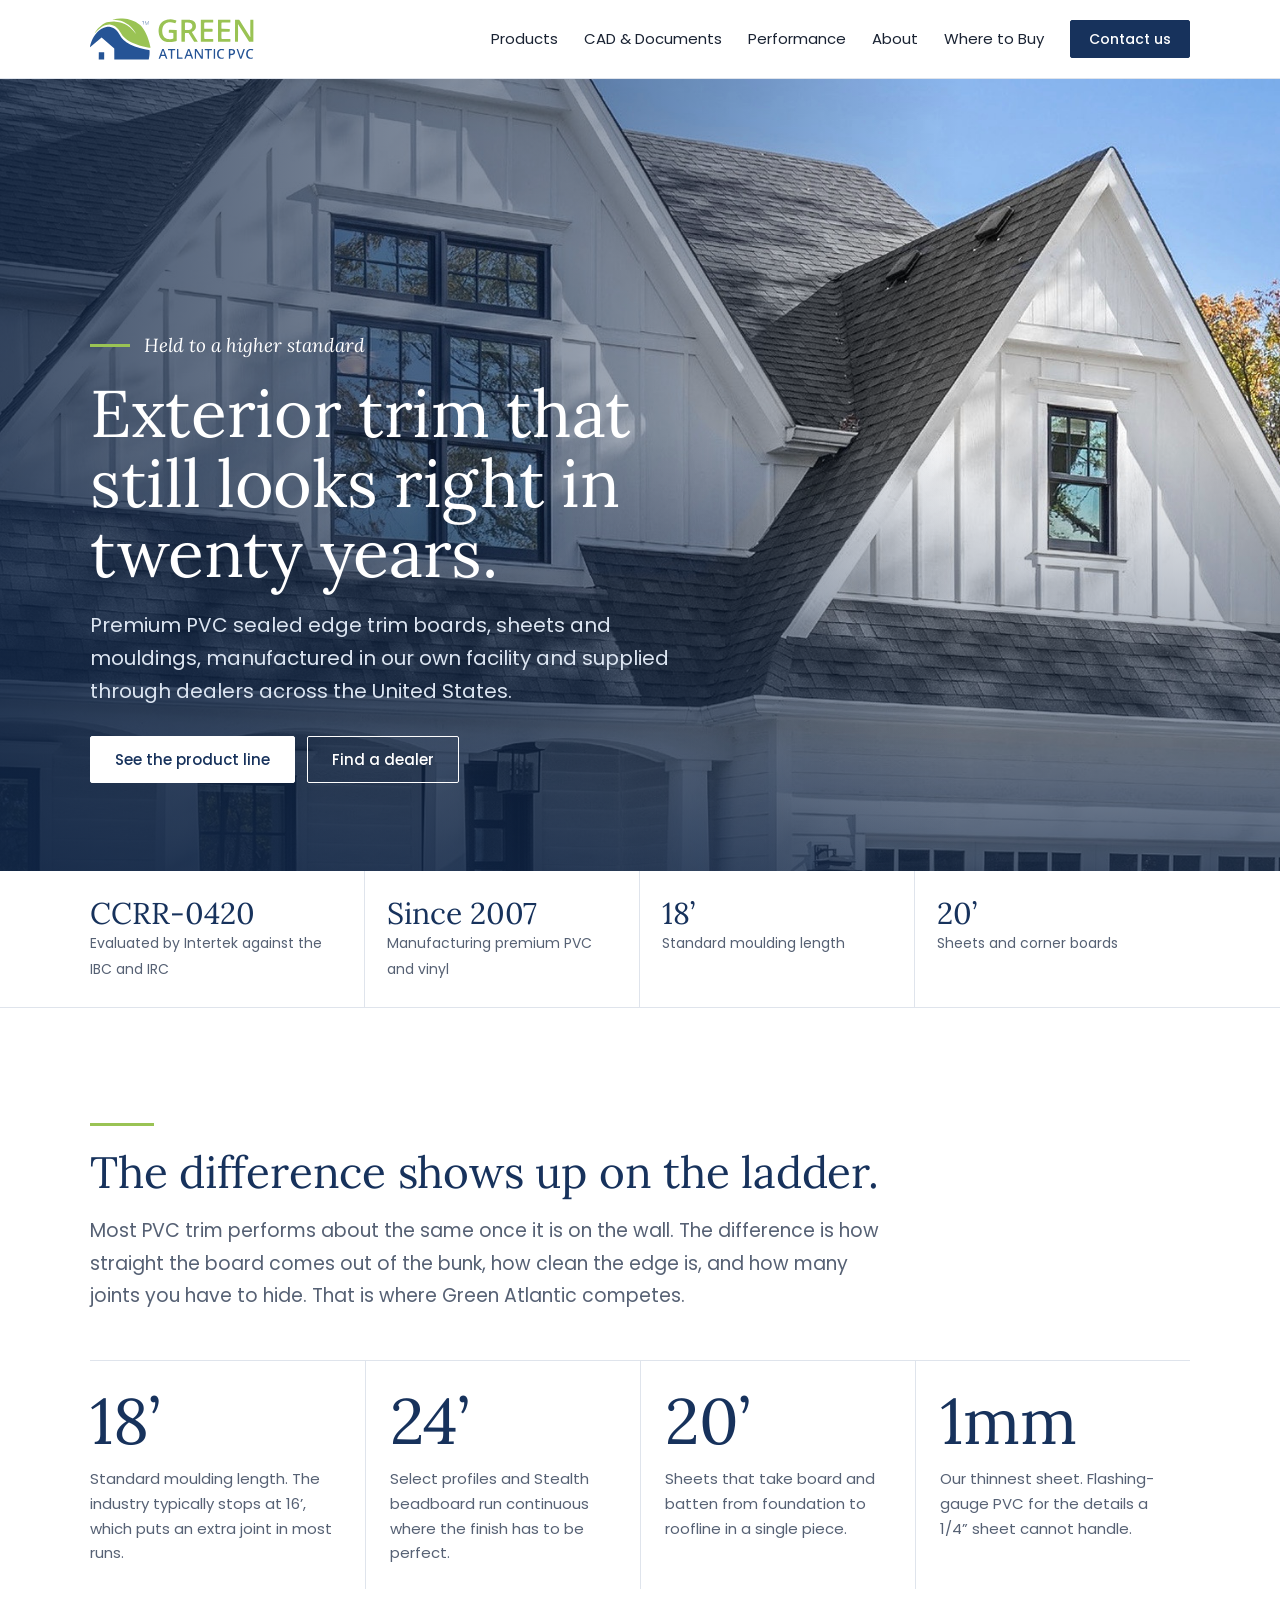
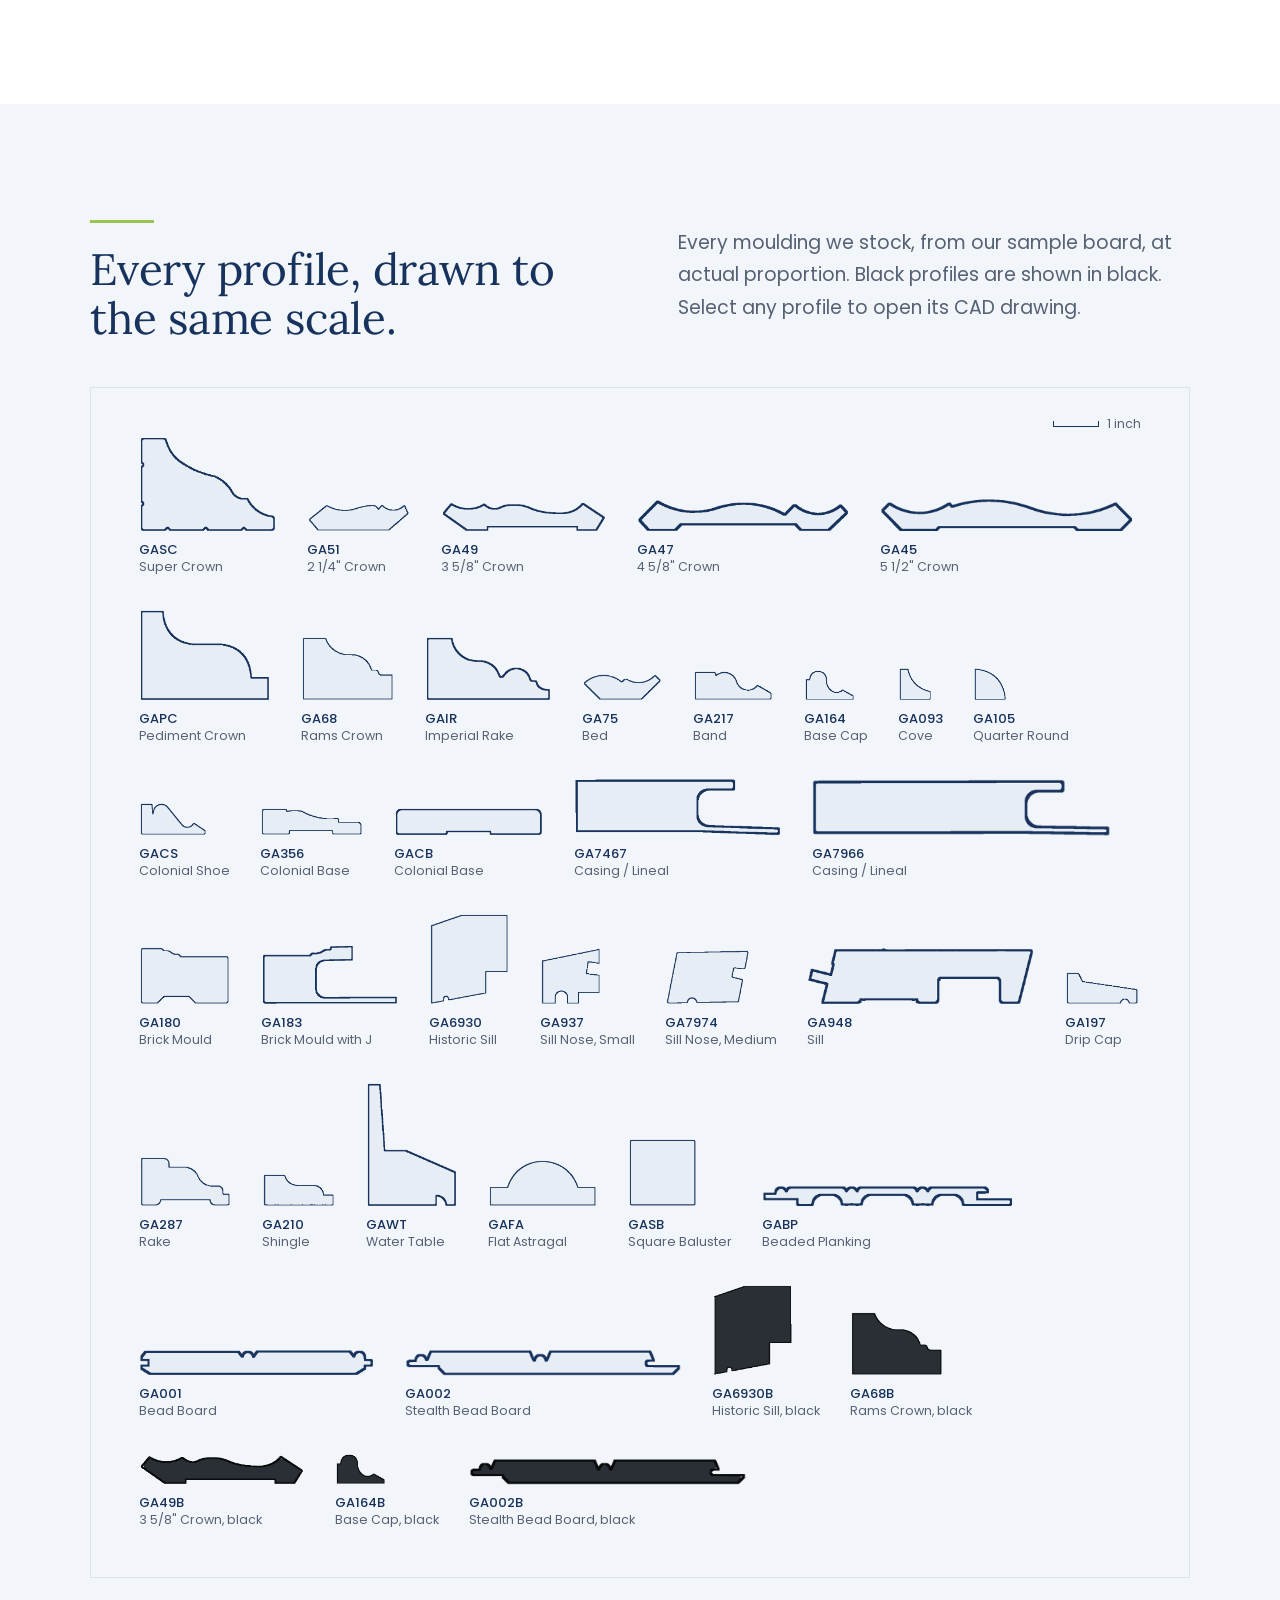
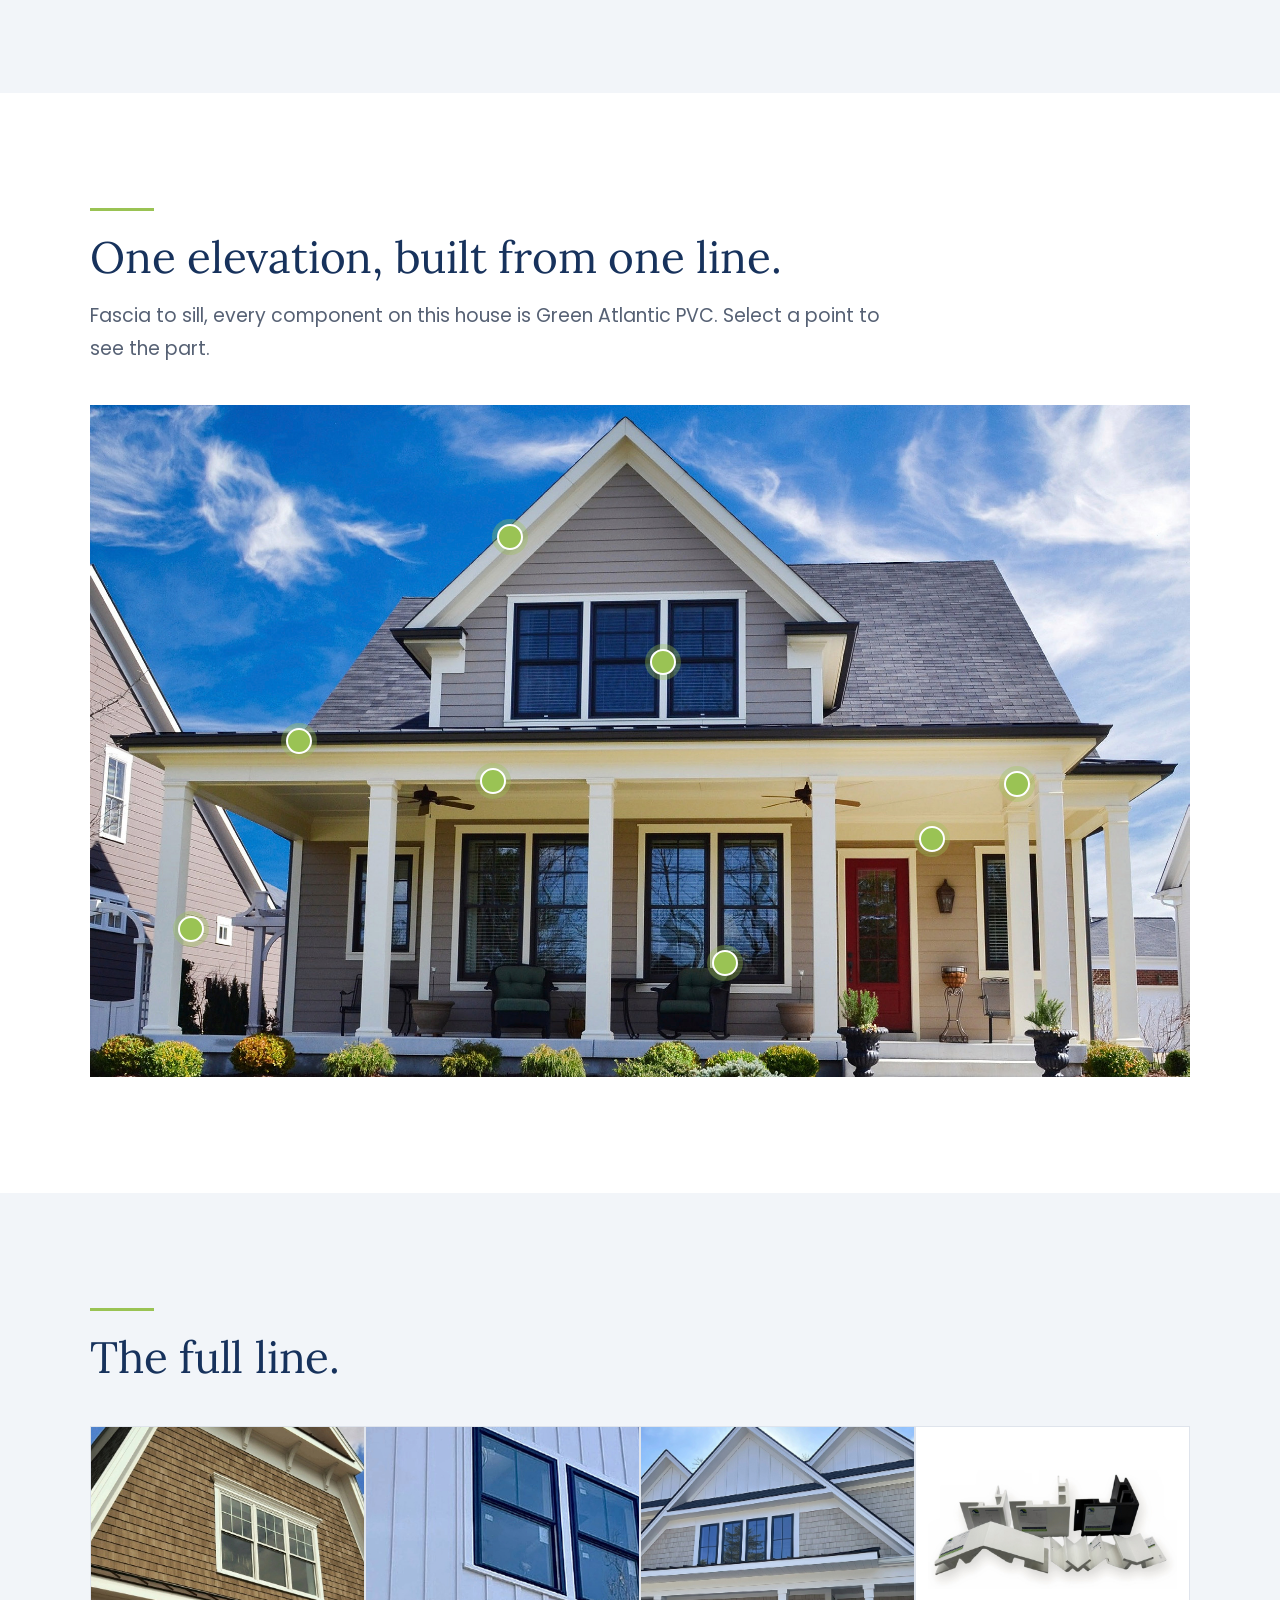
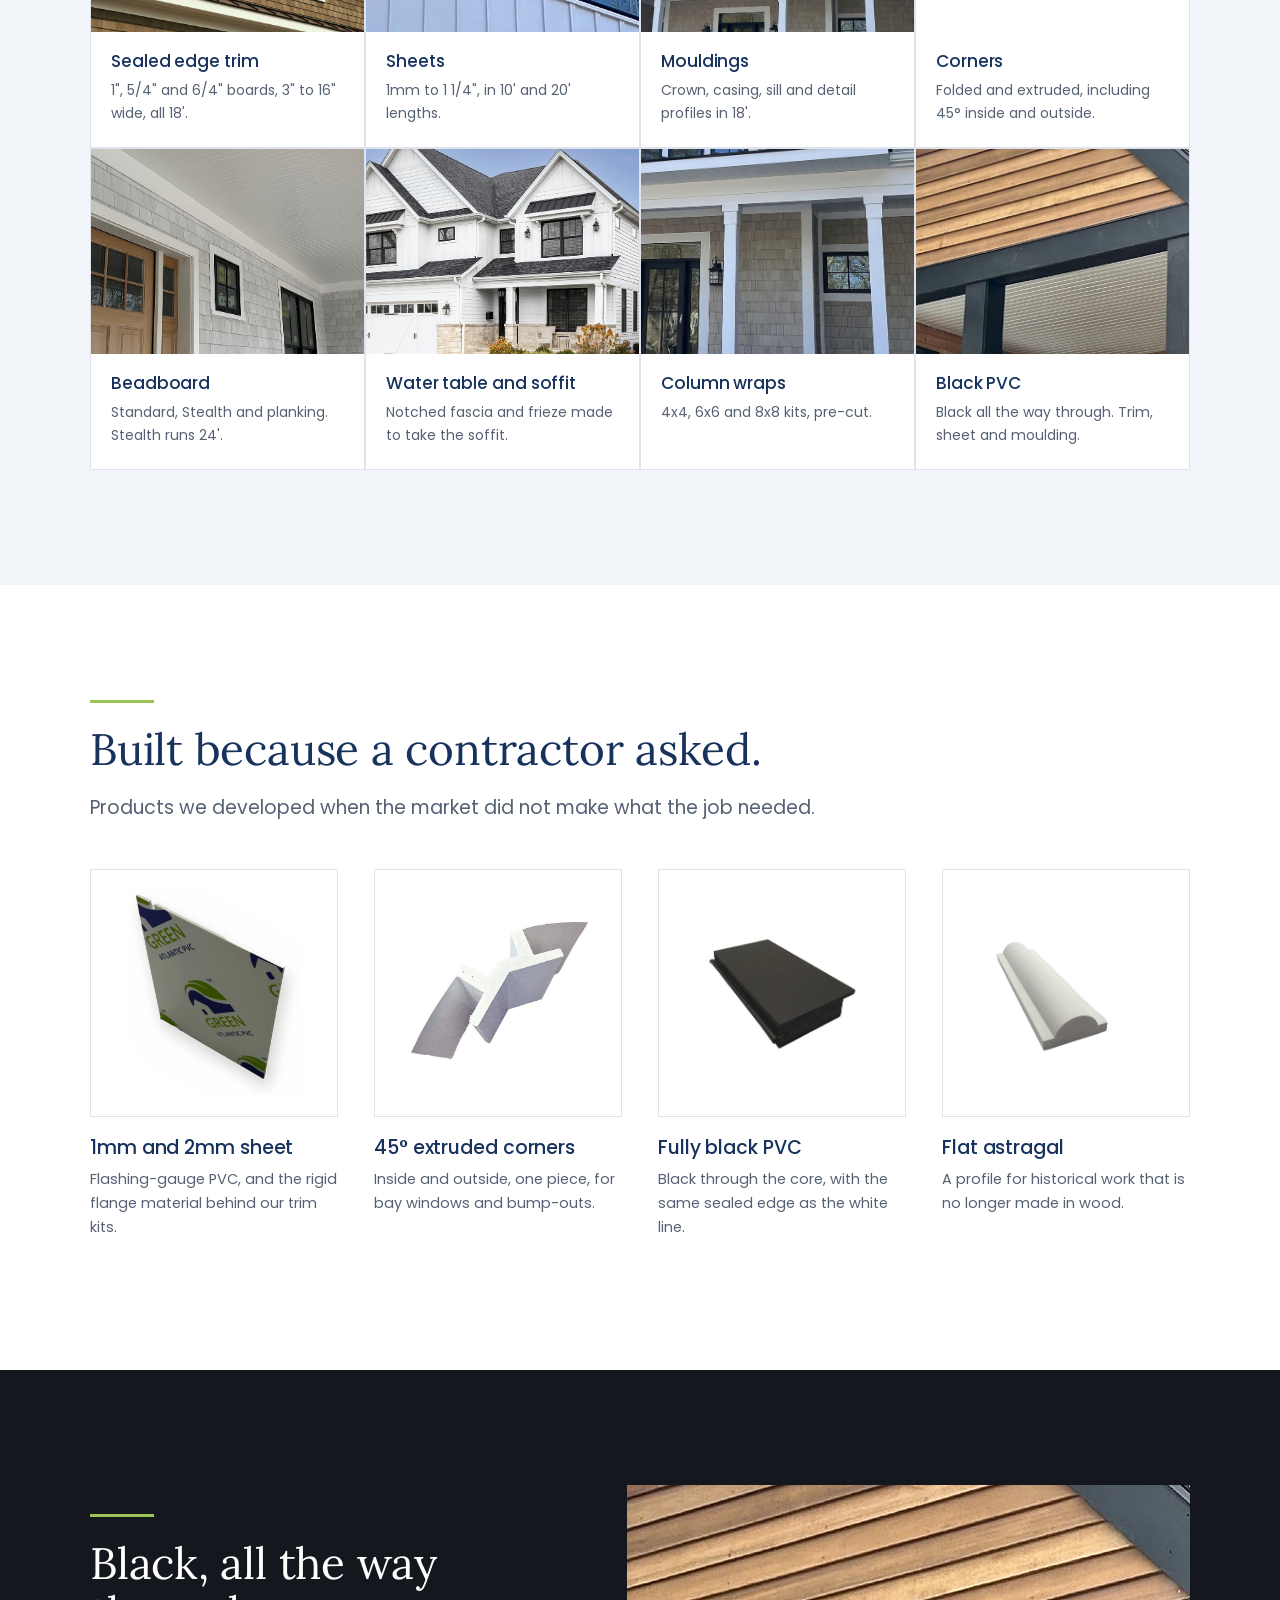
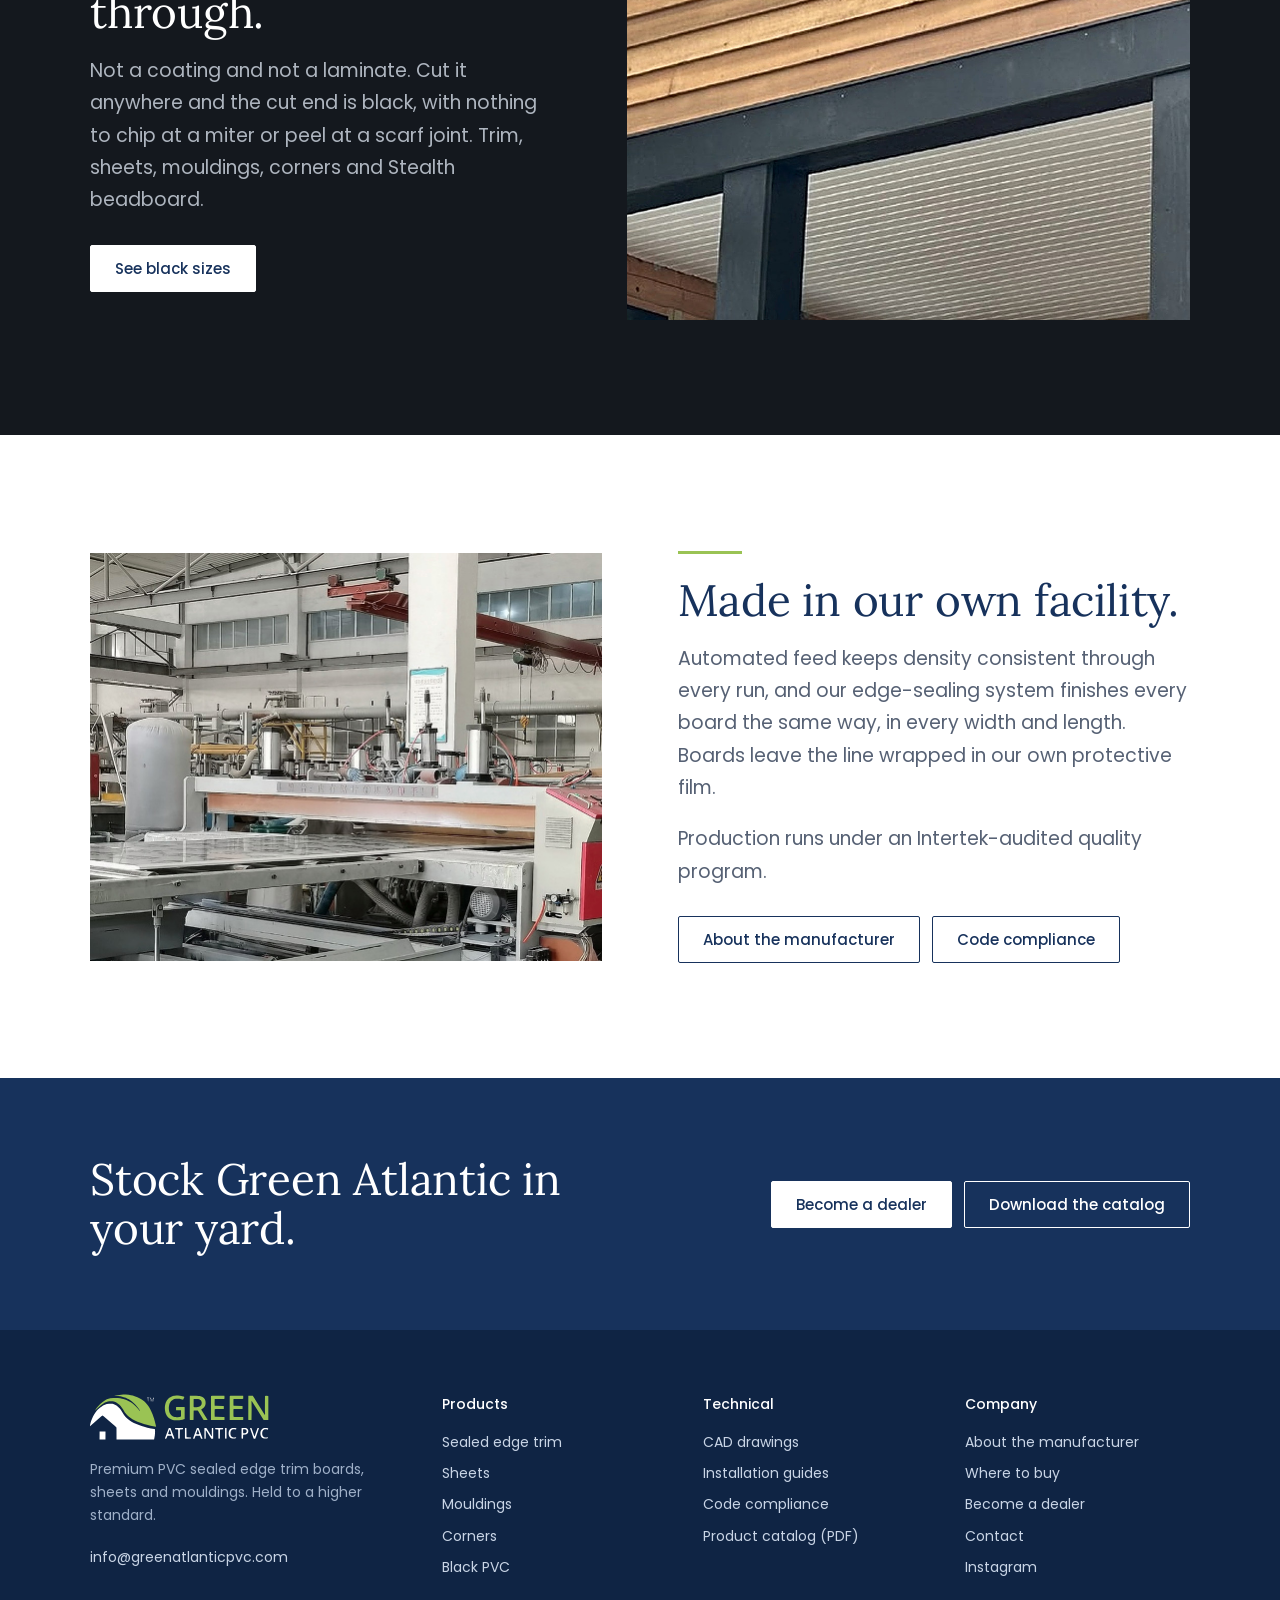
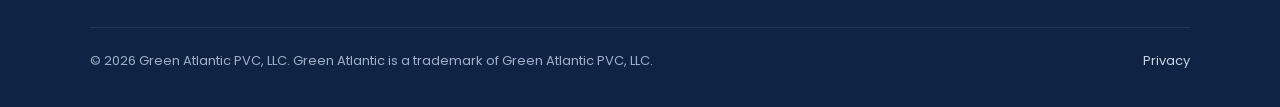
==== index.html @ 399b7072 "Set up site: unpack, copy drawings, make thumbnails" ====
<!doctype html>
<html lang="en">
<head>
<meta charset="utf-8">
<meta name="viewport" content="width=device-width, initial-scale=1, viewport-fit=cover">
<title>Green Atlantic PVC | Premium PVC Trim, Sheets and Mouldings</title>
<meta name="description" content="Premium PVC sealed edge trim boards, sheets and mouldings in 18&#x27; and 20&#x27; lengths, manufactured in our own facility and sold through dealers nationwide.">
<meta property="og:title" content="Green Atlantic PVC | Premium PVC Trim, Sheets and Mouldings">
<meta property="og:description" content="Premium PVC sealed edge trim boards, sheets and mouldings in 18&#x27; and 20&#x27; lengths, manufactured in our own facility and sold through dealers nationwide.">
<meta property="og:image" content="https://greenatlanticpvc.com/img/farmhouse.jpg">
<meta name="theme-color" content="#17325C">
<link rel="icon" href="/img/favicon.svg" type="image/svg+xml">
<link rel="preconnect" href="https://fonts.googleapis.com"><link rel="preconnect" href="https://fonts.gstatic.com" crossorigin>
<link href="https://fonts.googleapis.com/css2?family=Lora:ital@0;1&family=Poppins:wght@300;400;500&display=swap" rel="stylesheet">
<link rel="stylesheet" href="/styles.css">
</head>
<body>
<a class="skip" href="#main">Skip to content</a>
<header class="hdr"><div class="wrap">
<a class="brand" href="/" aria-label="Green Atlantic PVC home"><img src="/img/logo.svg" alt="Green Atlantic PVC" width="164" height="42"></a>
<button class="menu-btn" type="button" aria-expanded="false" aria-controls="nav">Menu</button>
<nav class="nav" id="nav" aria-label="Main"><a href="/products.html">Products</a><a href="/cad.html">CAD &amp; Documents</a><a href="/performance.html">Performance</a><a href="/about.html">About</a><a href="/dealers.html">Where to Buy</a><a class="btn" href="/contact.html">Contact us</a></nav>
</div></header>
<main id="main">

<section class="hero">
<img class="bg" src="/img/farmhouse.jpg" alt="White board and batten farmhouse with black windows, trimmed in Green Atlantic PVC" fetchpriority="high">
<div class="wrap">
<p class="tag">Held to a higher standard</p>
<h1>Exterior trim that still looks right in twenty years.</h1>
<p>Premium PVC sealed edge trim boards, sheets and mouldings, manufactured in our own facility and supplied through dealers across the United States.</p>
<div class="btns"><a class="btn light" href="/products.html">See the product line</a><a class="btn light" style="background:transparent;color:#fff" href="/dealers.html">Find a dealer</a></div>
</div>
</section>
<section class="proof"><div class="wrap">
<div><b>CCRR-0420</b><span>Evaluated by Intertek against the IBC and IRC</span></div>
<div><b>Since 2007</b><span>Manufacturing premium PVC and vinyl</span></div>
<div><b>18&rsquo;</b><span>Standard moulding length</span></div>
<div><b>20&rsquo;</b><span>Sheets and corner boards</span></div>
</div></section>

<section class="sec"><div class="wrap">
<span class="rule"></span>
<h2>The difference shows up on the ladder.</h2>
<p class="lede" style="margin-top:18px">Most PVC trim performs about the same once it is on the wall. The difference is how straight the board comes out of the bunk, how clean the edge is, and how many joints you have to hide. That is where Green Atlantic competes.</p>
<div class="lengths">
<div><b>18&rsquo;</b><p>Standard moulding length. The industry typically stops at 16&rsquo;, which puts an extra joint in most runs.</p></div>
<div><b>24&rsquo;</b><p>Select profiles and Stealth beadboard run continuous where the finish has to be perfect.</p></div>
<div><b>20&rsquo;</b><p>Sheets that take board and batten from foundation to roofline in a single piece.</p></div>
<div><b>1mm</b><p>Our thinnest sheet. Flashing-gauge PVC for the details a 1/4&rdquo; sheet cannot handle.</p></div>
</div>
</div></section>

<section class="sec mist"><div class="wrap">
<div class="split" style="align-items:end">
<div><span class="rule"></span><h2>Every profile, drawn to the same scale.</h2></div>
<p class="lede">Every moulding we stock, from our sample board, at actual proportion. Black profiles are shown in black. Select any profile to open its CAD drawing.</p>
</div>
<div class="board"><div class="scale" id="board-scale"><i></i> 1 inch</div><div class="board-grid" id="board"></div></div>
</div></section>

<section class="sec"><div class="wrap">
<span class="rule"></span>
<h2>One elevation, built from one line.</h2>
<p class="lede" style="margin-top:18px">Fascia to sill, every component on this house is Green Atlantic PVC. Select a point to see the part.</p>
<div class="anat"><img src="/img/anatomy.jpg" alt="A home with a full front porch, trimmed entirely in Green Atlantic PVC" loading="lazy"><button type="button" style="left:19%;top:50%" data-t="Notched fascia" data-d="3/4&quot; x 7 1/4&quot;, machined to take the soffit." aria-label="Notched fascia" aria-expanded="false"></button><button type="button" style="left:38.2%;top:19.6%" data-t="Rake moulding" data-d="GA287, 1 1/16&quot; x 2&quot;." aria-label="Rake moulding" aria-expanded="false"></button><button type="button" style="left:52.1%;top:38.2%" data-t="Sealed edge trim" data-d="3/4&quot; and 1&quot; boards around every window." aria-label="Sealed edge trim" aria-expanded="false"></button><button type="button" style="left:84.3%;top:56.4%" data-t="Crown moulding" data-d="Extruded crown in 18&#x27; lengths." aria-label="Crown moulding" aria-expanded="false"></button><button type="button" style="left:9.2%;top:78%" data-t="Column wrap" data-d="4x4, 6x6 and 8x8, pre-cut to assemble." aria-label="Column wrap" aria-expanded="false"></button><button type="button" style="left:36.6%;top:55.9%" data-t="Beadboard soffit" data-d="1/2&quot; x 4&#x27; beaded sheet." aria-label="Beadboard soffit" aria-expanded="false"></button><button type="button" style="left:57.7%;top:83%" data-t="Sill nose" data-d="Sill and sill nose profiles shed water off the sill." aria-label="Sill nose" aria-expanded="false"></button><button type="button" style="left:76.5%;top:64.6%" data-t="Frieze board" data-d="1&quot; x 5 1/2&quot;, notched for soffit." aria-label="Frieze board" aria-expanded="false"></button></div>
<div class="anat-list"><div><b>Notched fascia</b>3/4&quot; x 7 1/4&quot;, machined to take the soffit.</div><div><b>Rake moulding</b>GA287, 1 1/16&quot; x 2&quot;.</div><div><b>Sealed edge trim</b>3/4&quot; and 1&quot; boards around every window.</div><div><b>Crown moulding</b>Extruded crown in 18&#x27; lengths.</div><div><b>Column wrap</b>4x4, 6x6 and 8x8, pre-cut to assemble.</div><div><b>Beadboard soffit</b>1/2&quot; x 4&#x27; beaded sheet.</div><div><b>Sill nose</b>Sill and sill nose profiles shed water off the sill.</div><div><b>Frieze board</b>1&quot; x 5 1/2&quot;, notched for soffit.</div></div>
</div></section>

<section class="sec mist"><div class="wrap">
<span class="rule"></span>
<h2>The full line.</h2>
<div class="fam"><a href="/products.html#trim"><div class="ph"><img src="/img/trim-gable.jpg" alt="" loading="lazy"></div><div class="tx"><h3>Sealed edge trim</h3><p>1&quot;, 5/4&quot; and 6/4&quot; boards, 3&quot; to 16&quot; wide, all 18&#x27;.</p></div></a><a href="/products.html#sheets"><div class="ph"><img src="/img/board-batten.jpg" alt="" loading="lazy"></div><div class="tx"><h3>Sheets</h3><p>1mm to 1 1/4&quot;, in 10&#x27; and 20&#x27; lengths.</p></div></a><a href="/products.html#mouldings"><div class="ph"><img src="/img/gables.jpg" alt="" loading="lazy"></div><div class="tx"><h3>Mouldings</h3><p>Crown, casing, sill and detail profiles in 18&#x27;.</p></div></a><a href="/products.html#corners"><div class="ph"><img class=cut src="/img/extruded-corners.jpg" alt="" loading="lazy"></div><div class="tx"><h3>Corners</h3><p>Folded and extruded, including 45° inside and outside.</p></div></a><a href="/products.html#beadboard"><div class="ph"><img src="/img/porch-ceiling.jpg" alt="" loading="lazy"></div><div class="tx"><h3>Beadboard</h3><p>Standard, Stealth and planking. Stealth runs 24&#x27;.</p></div></a><a href="/products.html#soffit"><div class="ph"><img src="/img/watertable-house.jpg" alt="" loading="lazy"></div><div class="tx"><h3>Water table and soffit</h3><p>Notched fascia and frieze made to take the soffit.</p></div></a><a href="/products.html#wraps"><div class="ph"><img src="/img/column-wraps.jpg" alt="" loading="lazy"></div><div class="tx"><h3>Column wraps</h3><p>4x4, 6x6 and 8x8 kits, pre-cut.</p></div></a><a href="/products.html#black"><div class="ph"><img src="/img/black-pavilion.jpg" alt="" loading="lazy"></div><div class="tx"><h3>Black PVC</h3><p>Black all the way through. Trim, sheet and moulding.</p></div></a></div>
</div></section>

<section class="sec"><div class="wrap">
<span class="rule"></span>
<h2>Built because a contractor asked.</h2>
<p class="lede" style="margin-top:18px">Products we developed when the market did not make what the job needed.</p>
<div class="firsts">
<div><img src="/img/thin-sheet.jpg" alt="Thin-gauge PVC sheet" loading="lazy"><h3>1mm and 2mm sheet</h3><p>Flashing-gauge PVC, and the rigid flange material behind our trim kits.</p></div>
<div><img src="/img/corner-45.jpg" alt="45 degree extruded corner" loading="lazy"><h3>45&deg; extruded corners</h3><p>Inside and outside, one piece, for bay windows and bump-outs.</p></div>
<div><img src="/img/black-board.jpg" alt="Black PVC trim board" loading="lazy"><h3>Fully black PVC</h3><p>Black through the core, with the same sealed edge as the white line.</p></div>
<div><img src="/img/flat-astragal.jpg" alt="Flat astragal moulding" loading="lazy"><h3>Flat astragal</h3><p>A profile for historical work that is no longer made in wood.</p></div>
</div>
</div></section>

<section class="sec black-band"><div class="wrap split wide-img">
<div><span class="rule"></span><h2>Black, all the way through.</h2>
<p class="lede" style="margin-top:18px">Not a coating and not a laminate. Cut it anywhere and the cut end is black, with nothing to chip at a miter or peel at a scarf joint. Trim, sheets, mouldings, corners and Stealth beadboard.</p>
<div class="btns"><a class="btn light" href="/products.html#black">See black sizes</a></div></div>
<img src="/img/black-pavilion.jpg" alt="Pavilion framed in black PVC trim" loading="lazy">
</div></section>

<section class="sec"><div class="wrap split">
<img src="/img/facility.jpg" alt="Extrusion line in the Green Atlantic facility" loading="lazy">
<div><span class="rule"></span><h2>Made in our own facility.</h2>
<p class="lede" style="margin-top:18px">Automated feed keeps density consistent through every run, and our edge-sealing system finishes every board the same way, in every width and length. Boards leave the line wrapped in our own protective film.</p>
<p class="lede">Production runs under an Intertek-audited quality program.</p>
<div class="btns"><a class="btn ghost" href="/about.html">About the manufacturer</a><a class="btn ghost" href="/performance.html">Code compliance</a></div></div>
</div></section>

<section class="sec tight cta-band"><div class="wrap">
<h2>Stock Green Atlantic in your yard.</h2>
<div class="btns" style="margin:0"><a class="btn light" href="/dealers.html#become">Become a dealer</a><a class="btn light" style="background:transparent;color:#fff" href="/docs/green-atlantic-catalog.pdf">Download the catalog</a></div>
</div></section>

</main>
<footer class="ftr"><div class="wrap">
<div class="cols">
<div><img src="/img/logo-reverse.svg" alt="Green Atlantic PVC" width="180" height="46"><p>Premium PVC sealed edge trim boards, sheets and mouldings. Held to a higher standard.</p><a href="mailto:info@greenatlanticpvc.com">info@greenatlanticpvc.com</a></div>
<div><h4>Products</h4><a href="/products.html#trim">Sealed edge trim</a><a href="/products.html#sheets">Sheets</a><a href="/products.html#mouldings">Mouldings</a><a href="/products.html#corners">Corners</a><a href="/products.html#black">Black PVC</a></div>
<div><h4>Technical</h4><a href="/cad.html">CAD drawings</a><a href="/cad.html#documents">Installation guides</a><a href="/performance.html">Code compliance</a><a href="/docs/green-atlantic-catalog.pdf">Product catalog (PDF)</a></div>
<div><h4>Company</h4><a href="/about.html">About the manufacturer</a><a href="/dealers.html">Where to buy</a><a href="/dealers.html#become">Become a dealer</a><a href="/contact.html">Contact</a><a href="https://www.instagram.com/greenatlanticpvc/" rel="noopener">Instagram</a></div>
</div>
<div class="base"><span>&copy; <span class="yr">2026</span> Green Atlantic PVC, LLC. Green Atlantic is a trademark of Green Atlantic PVC, LLC.</span><span><a href="/privacy.html">Privacy</a></span></div>
</div></footer>
<script src="/cad-thumbs/index.js"></script><script src="/js/data.js"></script><script src="/js/site.js"></script>
</body>
</html>
---- styles.css ----
/* Green Atlantic PVC — site styles. Palette and type follow the printed catalog. */
:root{
  --navy:#17325C; --navy-2:#0F2444; --blue:#255496; --leaf:#9AC354; --leaf-ink:#5E8A24;
  --ink:#1A2333; --slate:#566174; --line:#DFE4EC; --mist:#F2F5F9; --white:#FFFFFF;
  --serif:"Lora",Georgia,"Times New Roman",serif; --sans:"Poppins",system-ui,-apple-system,"Segoe UI",sans-serif;
  --wrap:1180px; --gut:clamp(20px,4vw,40px);
}
*{box-sizing:border-box}
html{scroll-behavior:smooth;-webkit-text-size-adjust:100%}
@media (prefers-reduced-motion:reduce){html{scroll-behavior:auto}*{animation:none!important;transition:none!important}}
body{margin:0;font:400 16px/1.65 var(--sans);color:var(--ink);background:var(--white);-webkit-font-smoothing:antialiased}
img{max-width:100%;height:auto;display:block}
a{color:var(--blue);text-decoration-thickness:1px;text-underline-offset:3px}
a:hover{color:var(--navy)}
:focus-visible{outline:2px solid var(--leaf);outline-offset:3px}
.wrap{max-width:var(--wrap);margin:0 auto;padding:0 var(--gut)}
h1,h2,h3{font-family:var(--serif);font-weight:400;color:var(--navy);letter-spacing:-.005em;margin:0}
h1{font-size:clamp(38px,5.4vw,66px);line-height:1.06}
h2{font-size:clamp(30px,3.6vw,44px);line-height:1.12}
h3{font-family:var(--sans);font-weight:500;font-size:19px;line-height:1.35;color:var(--navy)}
p{margin:0 0 1em;max-width:66ch}
.lede{font-size:clamp(17px,1.5vw,19px);color:var(--slate);line-height:1.7}
.rule{display:block;width:64px;height:3px;background:var(--leaf);margin:0 0 22px}
.kicker{font-size:13px;font-weight:500;color:var(--leaf-ink);margin:0 0 10px;letter-spacing:.02em}
.sec{padding:clamp(64px,9vw,120px) 0}
.sec.tight{padding:clamp(48px,6vw,80px) 0}
.mist{background:var(--mist)}
.navy{background:var(--navy);color:#D9E2EF}
.navy h2,.navy h3{color:#fff}
.navy .lede{color:#B9C7DB}
.btn{display:inline-flex;align-items:center;gap:8px;font:500 15px/1 var(--sans);padding:15px 24px;border-radius:2px;text-decoration:none;border:1.5px solid var(--navy);background:var(--navy);color:#fff;cursor:pointer}
.btn:hover{background:var(--navy-2);color:#fff}
.btn.ghost{background:transparent;color:var(--navy)}
.btn.ghost:hover{background:var(--navy);color:#fff}
.btn.light{background:#fff;color:var(--navy);border-color:#fff}
.btn.light:hover{background:transparent;color:#fff}
.btns{display:flex;flex-wrap:wrap;gap:12px;margin-top:28px}

/* header */
.hdr{position:sticky;top:0;z-index:50;background:rgba(255,255,255,.96);backdrop-filter:saturate(1.4) blur(8px);border-bottom:1px solid var(--line)}
.hdr .wrap{display:flex;align-items:center;gap:28px;height:78px}
.brand img{height:42px;width:auto}
.nav{display:flex;gap:26px;margin-left:auto;align-items:center}
.nav a{color:var(--ink);text-decoration:none;font-size:15px}
.nav a:hover,.nav a[aria-current=page]{color:var(--blue)}
.nav a[aria-current=page]{box-shadow:inset 0 -2px 0 var(--leaf)}
.nav .btn{padding:11px 18px;font-size:14px;color:#fff}
.menu-btn{display:none;margin-left:auto;background:none;border:1px solid var(--line);padding:10px 14px;font:500 14px var(--sans);color:var(--navy);border-radius:2px}
@media (max-width:980px){
  .menu-btn{display:block}
  .nav{display:none;position:absolute;left:0;right:0;top:78px;background:#fff;flex-direction:column;align-items:stretch;gap:0;padding:8px var(--gut) 20px;border-bottom:1px solid var(--line)}
  .nav.open{display:flex}
  .nav a{padding:13px 0;border-bottom:1px solid var(--line)}
  .nav .btn{margin-top:14px;justify-content:center;padding:15px}
}

/* hero */
.hero{position:relative;min-height:min(88vh,820px);display:flex;align-items:flex-end;color:#fff;overflow:hidden}
.hero img.bg{position:absolute;inset:0;width:100%;height:100%;object-fit:cover;object-position:62% 35%}
.hero::after{content:"";position:absolute;inset:0;background:linear-gradient(90deg,rgba(15,36,68,.78) 0%,rgba(15,36,68,.45) 45%,rgba(15,36,68,0) 75%),linear-gradient(180deg,rgba(15,36,68,0) 45%,rgba(15,36,68,.75))}
.hero .wrap{position:relative;z-index:1;padding-bottom:clamp(48px,7vw,88px);width:100%}
.hero h1{color:#fff;max-width:15ch}
.hero p{color:#DCE5F1;font-size:clamp(17px,1.6vw,20px);max-width:52ch;margin-top:20px}
.hero .tag{font-family:var(--serif);font-style:italic;font-size:19px;color:#fff;margin:0 0 18px;display:flex;align-items:center;gap:14px}
.hero .tag::before{content:"";width:40px;height:3px;background:var(--leaf)}

/* proof strip */
.proof{border-bottom:1px solid var(--line)}
.proof .wrap{display:grid;grid-template-columns:repeat(4,1fr)}
.proof .wrap>div{padding:26px 22px 24px 0;border-right:1px solid var(--line)}
.proof .wrap>div+div{padding-left:22px}
.proof .wrap>div:last-child{border-right:0}
.proof b{display:block;font:400 30px/1.1 var(--serif);color:var(--navy)}
.proof span{font-size:14px;color:var(--slate)}
@media (max-width:800px){.proof .wrap{grid-template-columns:1fr 1fr}.proof b{font-size:24px}.proof .wrap>div:nth-child(2){border-right:0}.proof .wrap>div:nth-child(n+3){border-top:1px solid var(--line)}.proof .wrap>div:nth-child(3){padding-left:0}}

/* two column */
.split{display:grid;grid-template-columns:1fr 1fr;gap:clamp(32px,6vw,88px);align-items:center}
.split.wide-img{grid-template-columns:.9fr 1.1fr}
.split img{width:100%;object-fit:cover}
@media (max-width:860px){.split,.split.wide-img{grid-template-columns:1fr}}

/* lengths — the four numbers */
.lengths{display:grid;grid-template-columns:repeat(4,1fr);gap:0;margin-top:48px;border-top:1px solid var(--line)}
.lengths div{padding:28px 24px 8px 0}
.lengths div+div{padding-left:24px;border-left:1px solid var(--line)}
.lengths b{display:block;font:400 clamp(44px,5vw,64px)/1 var(--serif);color:var(--navy)}
.lengths p{font-size:15px;color:var(--slate);margin-top:14px}
@media (max-width:860px){.lengths{grid-template-columns:1fr 1fr}.lengths div:nth-child(3){padding-left:0;border-left:0}.lengths div:nth-child(n+3){border-top:1px solid var(--line)}}

/* the profile board — the signature element */
.board{background:var(--mist);border:1px solid var(--line);padding:clamp(24px,4vw,48px);margin-top:44px;position:relative}
.board-grid{display:flex;flex-wrap:wrap;align-items:flex-end;gap:34px 30px}
.board figure{margin:0;display:flex;flex-direction:column;align-items:flex-start;text-decoration:none}
.board figure img{display:block}
.board figcaption{margin-top:9px;font-size:12.5px;line-height:1.3;color:var(--slate)}
.board figcaption b{display:block;color:var(--navy);font-weight:500;font-size:13px}
.board .scale{position:absolute;right:clamp(24px,4vw,48px);top:clamp(16px,2.5vw,26px);font-size:12.5px;color:var(--slate);display:flex;align-items:center;gap:8px}
.board .scale i{display:inline-block;height:6px;border:1px solid var(--navy);border-top:0}
@media (max-width:600px){.board .scale{position:static;margin-bottom:18px}}

/* product family tiles */
.fam{display:grid;grid-template-columns:repeat(4,1fr);gap:2px;margin-top:44px;background:var(--line);border:1px solid var(--line)}
.fam a{background:#fff;text-decoration:none;color:var(--ink);display:flex;flex-direction:column}
.fam .ph{aspect-ratio:4/3;overflow:hidden;background:var(--mist)}
.fam .ph img{width:100%;height:100%;object-fit:cover;transition:transform .5s ease}
.fam .ph img.cut{object-fit:contain;background:#fff;padding:12px}
.fam a:hover .ph img{transform:scale(1.03)}
.fam .tx{padding:18px 20px 22px}
.fam h3{font-size:17px}
.fam p{font-size:14px;color:var(--slate);margin:6px 0 0}
@media (max-width:980px){.fam{grid-template-columns:repeat(2,1fr)}}
@media (max-width:520px){.fam{grid-template-columns:1fr}}

/* anatomy */
.anat{position:relative;margin-top:40px}
.anat img{width:100%}
.anat button{position:absolute;transform:translate(-50%,-50%);width:26px;height:26px;border-radius:50%;border:2px solid #fff;background:var(--leaf);box-shadow:0 0 0 5px rgba(154,195,84,.35);cursor:pointer;padding:0}
.anat button[aria-expanded=true]{background:var(--navy)}
.anat .tip{position:absolute;transform:translate(-50%,calc(-100% - 22px));background:#fff;color:var(--ink);padding:12px 14px;width:220px;font-size:13.5px;line-height:1.45;box-shadow:0 10px 30px rgba(15,36,68,.25);pointer-events:none}
.anat .tip b{display:block;color:var(--navy);font-weight:500;font-size:14.5px}
.anat-list{display:none}
@media (max-width:700px){.anat button,.anat .tip{display:none}.anat-list{display:grid;grid-template-columns:1fr 1fr;gap:14px 20px;margin-top:20px;font-size:14px}.anat-list b{display:block;color:var(--navy);font-weight:500}}

/* firsts */
.firsts{display:grid;grid-template-columns:repeat(4,1fr);gap:clamp(20px,3vw,36px);margin-top:44px}
.firsts img{aspect-ratio:1/1;object-fit:contain;background:#fff;border:1px solid var(--line);padding:18px;width:100%}
.firsts h3{margin-top:18px}
.firsts p{font-size:14.5px;color:var(--slate);margin-top:8px}
@media (max-width:900px){.firsts{grid-template-columns:1fr 1fr}}

/* black feature */
.black-band{background:#14181E;color:#C9CED6}
.black-band h2{color:#fff}
.black-band .lede{color:#AEB5BF}
.black-band .rule{background:var(--leaf)}
.black-band img{width:100%;height:clamp(280px,34vw,440px);object-fit:cover}

/* cta band */
.cta-band{background:var(--navy);color:#C8D4E5}
.cta-band .wrap{display:flex;align-items:center;justify-content:space-between;gap:30px;flex-wrap:wrap}
.cta-band h2{color:#fff;max-width:20ch}

/* page header */
.ph-head{padding:clamp(56px,8vw,104px) 0 clamp(36px,5vw,56px);border-bottom:1px solid var(--line)}
.ph-head h1{font-size:clamp(36px,4.6vw,56px);max-width:18ch}
.ph-head .lede{margin-top:18px}

/* products page */
.subnav{position:sticky;top:78px;z-index:40;background:#fff;border-bottom:1px solid var(--line);overflow-x:auto;-webkit-overflow-scrolling:touch}
.subnav .wrap{display:flex;gap:24px;white-space:nowrap}
.subnav a{display:inline-block;padding:15px 0;font-size:14px;color:var(--slate);text-decoration:none}
.subnav a:hover{color:var(--navy)}
.prod{padding:clamp(56px,7vw,96px) 0;border-bottom:1px solid var(--line);scroll-margin-top:130px}
.prod-head{display:grid;grid-template-columns:1.05fr .95fr;gap:clamp(28px,5vw,72px);align-items:start;margin-bottom:36px}
.prod-head img{width:100%;max-height:380px;object-fit:cover}
.prod-head img.cut{object-fit:contain;background:#fff}
@media (max-width:860px){.prod-head{grid-template-columns:1fr}}
.note{border-left:3px solid var(--leaf);background:var(--mist);padding:16px 20px;margin:22px 0 0;font-size:15px;max-width:none}
.note b{color:var(--navy);font-weight:500}
.tbl-wrap{overflow-x:auto;-webkit-overflow-scrolling:touch}
table{border-collapse:collapse;width:100%;font-size:15px}
th{text-align:left;font-weight:500;font-size:13px;color:var(--blue);padding:10px 14px;border-bottom:2px solid var(--leaf);white-space:nowrap}
td{padding:11px 14px;border-bottom:1px solid var(--line);vertical-align:middle}
tbody tr:nth-child(odd) td{background:#F7F9FB}
td.num{white-space:nowrap}
td b{font-weight:500;color:var(--navy)}
td img.prof{max-height:44px;width:auto}
.tables{display:grid;grid-template-columns:1fr 1fr;gap:32px}
@media (max-width:860px){.tables{grid-template-columns:1fr}}
.cols3{display:grid;grid-template-columns:repeat(3,1fr);gap:28px;margin-top:36px}
.cols3 img{width:100%;aspect-ratio:4/3;object-fit:contain;background:#fff;border:1px solid var(--line);padding:10px}
.cols3 h3{font-size:16px;margin-top:12px}
@media (max-width:760px){.cols3{grid-template-columns:1fr}}

/* CAD library */
.cad-tools{display:flex;flex-wrap:wrap;gap:12px;align-items:center;margin:0 0 28px}
.cad-tools input{flex:1 1 280px;font:400 16px var(--sans);padding:14px 16px;border:1px solid #C9D2DE;border-radius:2px;color:var(--ink)}
.chips{display:flex;flex-wrap:wrap;gap:8px}
.chips button{font:400 14px var(--sans);padding:9px 14px;border:1px solid var(--line);background:#fff;color:var(--slate);border-radius:20px;cursor:pointer}
.chips button[aria-pressed=true]{background:var(--navy);border-color:var(--navy);color:#fff}
.cad-count{font-size:14px;color:var(--slate);margin:0 0 16px}
.cad{display:grid;grid-template-columns:repeat(auto-fill,minmax(212px,1fr));gap:18px}
.cad a{display:flex;flex-direction:column;border:1px solid var(--line);background:#fff;text-decoration:none;color:var(--ink)}
.cad a:hover{border-color:var(--blue)}
.cad .pv{height:150px;display:flex;align-items:center;justify-content:center;padding:18px;background:var(--mist);border-bottom:1px solid var(--line)}
.cad .pv img,.cad .pv svg{max-width:100%;max-height:112px;width:auto;height:auto}
.cad .pv svg{width:100%}
.cad .pv img.photo{max-height:118px;object-fit:contain;mix-blend-mode:multiply}
.cad .pv img.dwg{max-height:120px;background:#fff;border:1px solid var(--line)}
.pdf-tile{display:flex;flex-direction:column;align-items:center;gap:8px;font-size:12.5px;color:var(--slate)}
.pdf-tile svg{width:34px!important;height:auto}
.cad .t{padding:13px 14px 15px;display:flex;flex-direction:column;gap:2px;flex:1}
.cad .t b{font-weight:500;color:var(--navy);font-size:15px;line-height:1.3}
.cad .t span{font-size:13px;color:var(--slate)}
.cad .t em{font-style:normal;font-size:12.5px;color:var(--blue);margin-top:auto;padding-top:8px}
.cad-empty{padding:40px;text-align:center;border:1px dashed var(--line);color:var(--slate)}
.docs{display:grid;grid-template-columns:repeat(2,1fr);gap:0;border-top:1px solid var(--line)}
.docs a{display:block;padding:20px 20px 20px 0;border-bottom:1px solid var(--line);text-decoration:none;color:var(--ink)}
.docs a:nth-child(odd){border-right:1px solid var(--line)}
.docs a:nth-child(even){padding-left:24px}
.docs b{display:block;font-weight:500;color:var(--navy)}
.docs span{font-size:14px;color:var(--slate)}
@media (max-width:760px){.docs{grid-template-columns:1fr}.docs a:nth-child(odd){border-right:0}.docs a:nth-child(even){padding-left:0}}

/* performance */
.ccrr{display:grid;grid-template-columns:auto 1fr;gap:clamp(24px,5vw,64px);align-items:center;background:var(--navy);color:#C8D4E5;padding:clamp(28px,4vw,48px)}
.ccrr b{display:block;font:400 clamp(40px,5vw,60px)/1 var(--sans);color:#fff;letter-spacing:.01em;font-weight:300}
.ccrr small{display:block;font-size:13px;color:#9FB2CC;margin-bottom:8px}
@media (max-width:700px){.ccrr{grid-template-columns:1fr}}
.checks{list-style:none;padding:0;margin:0;columns:2;column-gap:40px}
.checks li{padding:9px 0 9px 26px;position:relative;break-inside:avoid;border-bottom:1px solid var(--line)}
.checks li::before{content:"";position:absolute;left:0;top:17px;width:10px;height:10px;border-radius:50%;background:var(--leaf)}
@media (max-width:640px){.checks{columns:1}}
.howto{display:grid;grid-template-columns:1fr 1fr;gap:28px 56px;margin-top:40px}
.howto h3{font-size:17px;margin-bottom:8px}
.howto p{font-size:15px;color:var(--slate)}
@media (max-width:760px){.howto{grid-template-columns:1fr}}

/* forms */
.form{display:grid;grid-template-columns:1fr 1fr;gap:16px 20px}
.form .full{grid-column:1/-1}
.form label{display:block;font-size:14px;font-weight:500;color:var(--navy);margin-bottom:6px}
.form input,.form select,.form textarea{width:100%;font:400 16px var(--sans);padding:13px 14px;border:1px solid #C9D2DE;border-radius:2px;background:#fff;color:var(--ink)}
.form textarea{min-height:130px;resize:vertical}
.form .hp{display:none}
@media (max-width:640px){.form{grid-template-columns:1fr}}

/* footer */
.ftr{background:var(--navy-2);color:#9FB0C8;padding:64px 0 36px;font-size:14px}
.ftr .cols{display:grid;grid-template-columns:1.4fr 1fr 1fr 1fr;gap:36px}
.ftr img{height:46px;width:auto;margin-bottom:18px}
.ftr h4{font:500 14px var(--sans);color:#fff;margin:0 0 12px}
.ftr a{color:#C9D5E6;text-decoration:none;display:block;padding:4px 0}
.ftr a:hover{color:#fff}
.ftr .base{border-top:1px solid #23395E;margin-top:44px;padding-top:22px;display:flex;justify-content:space-between;gap:20px;flex-wrap:wrap;font-size:13px}
.ftr .base a{display:inline}
@media (max-width:860px){.ftr .cols{grid-template-columns:1fr 1fr}}
.skip{position:absolute;left:-999px;top:8px;background:#fff;padding:10px 14px;z-index:99}
.skip:focus{left:8px}
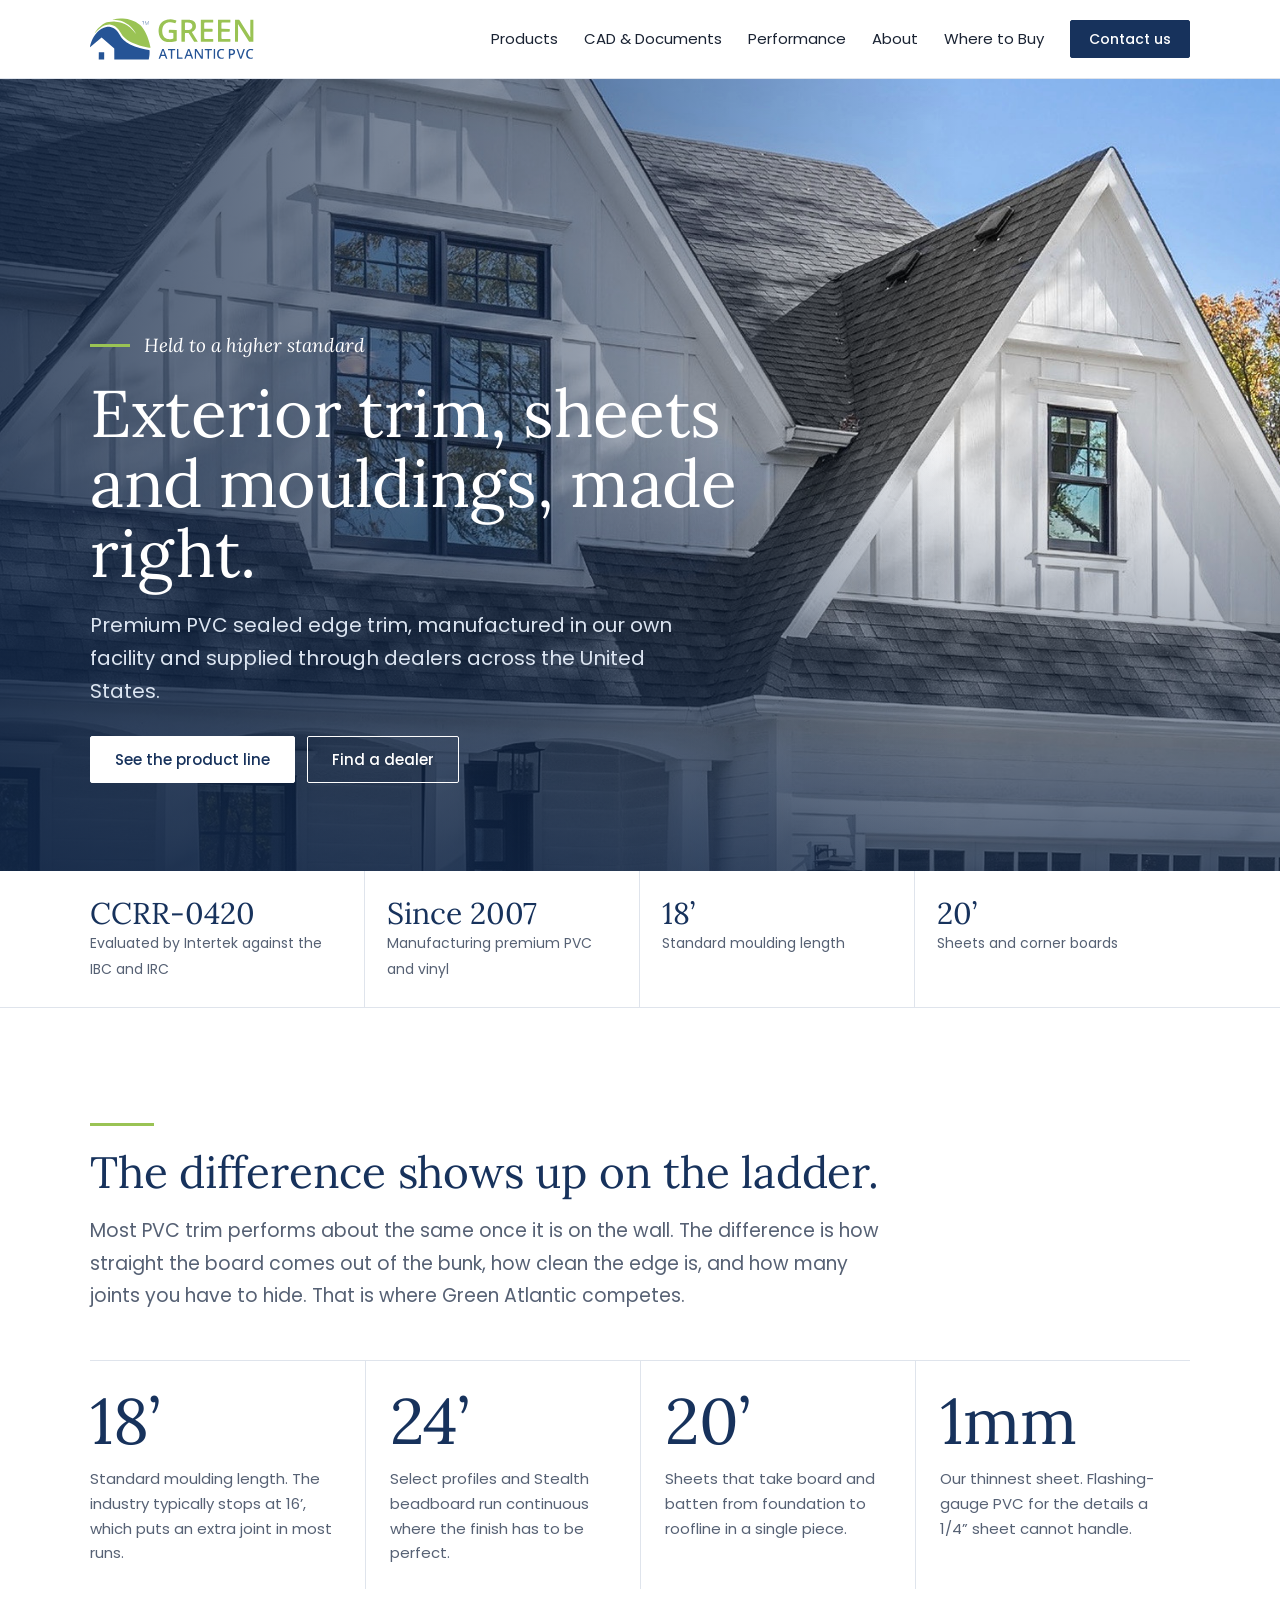
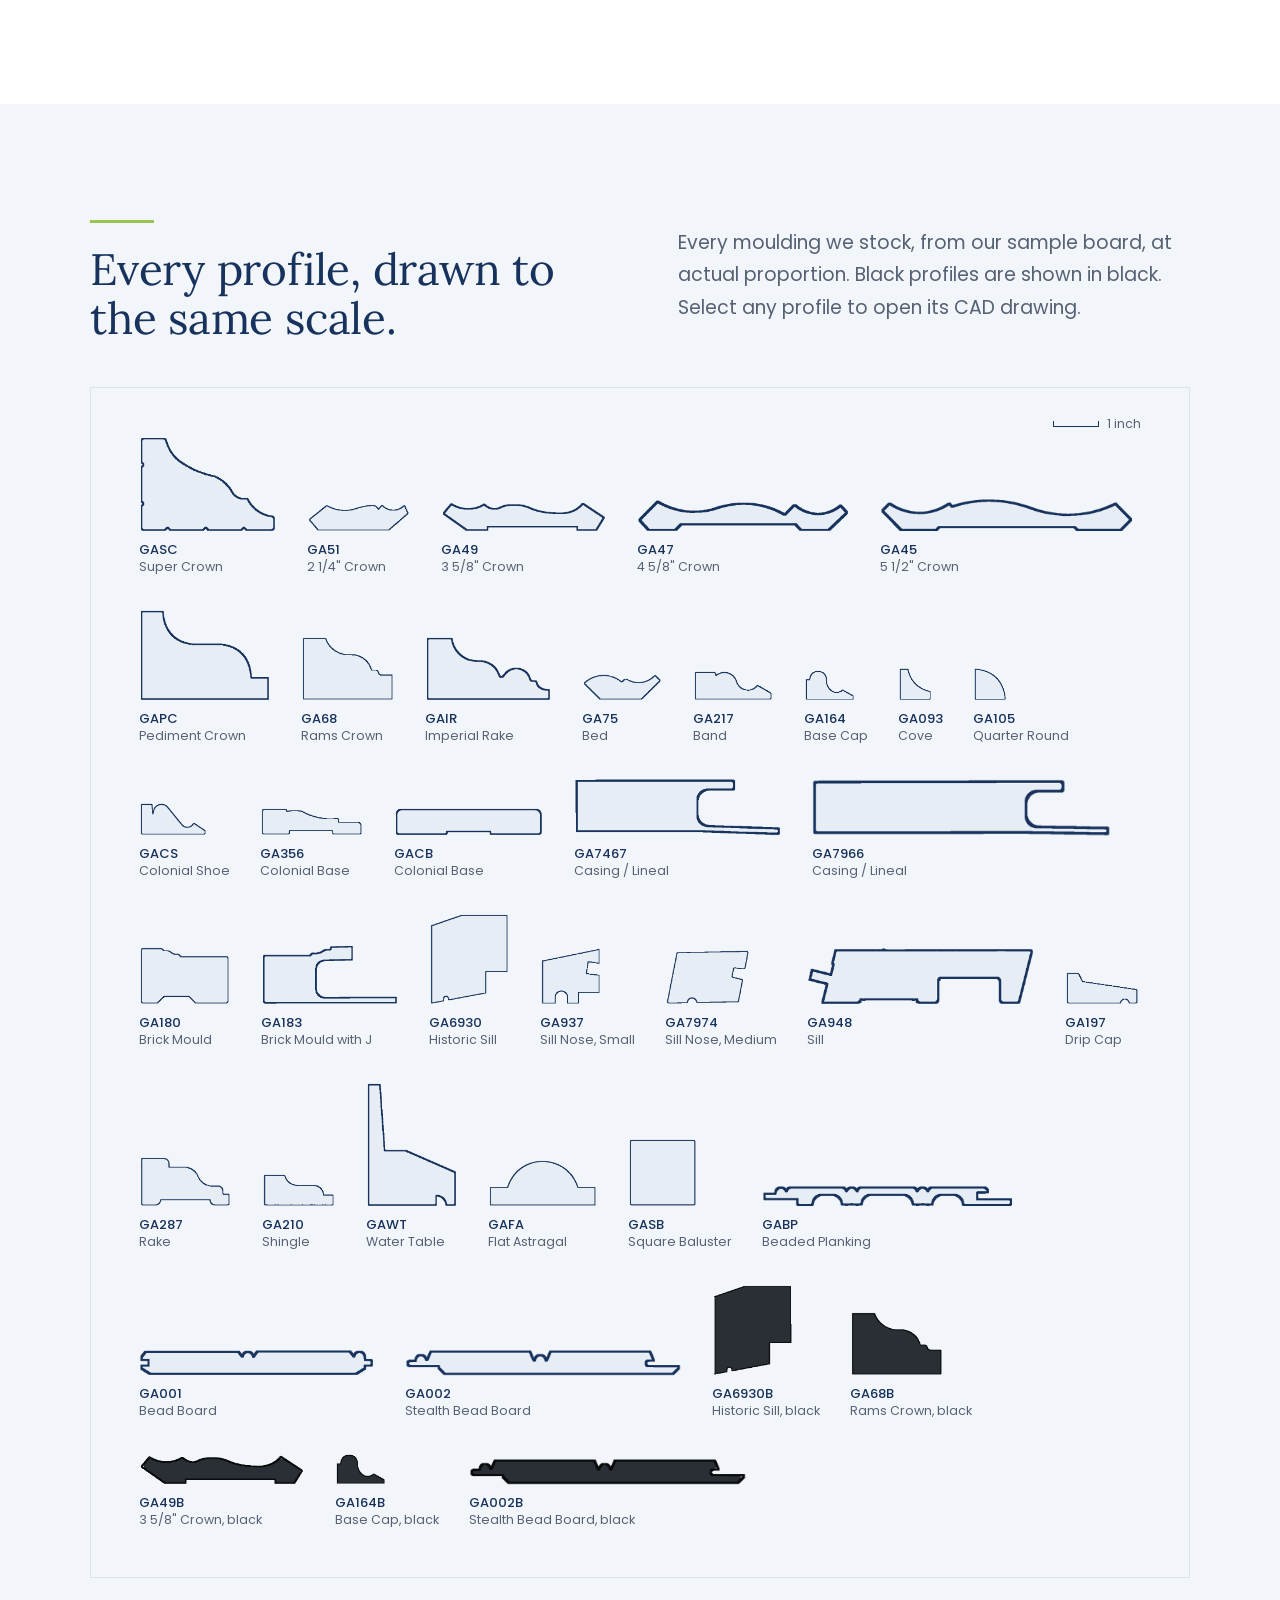
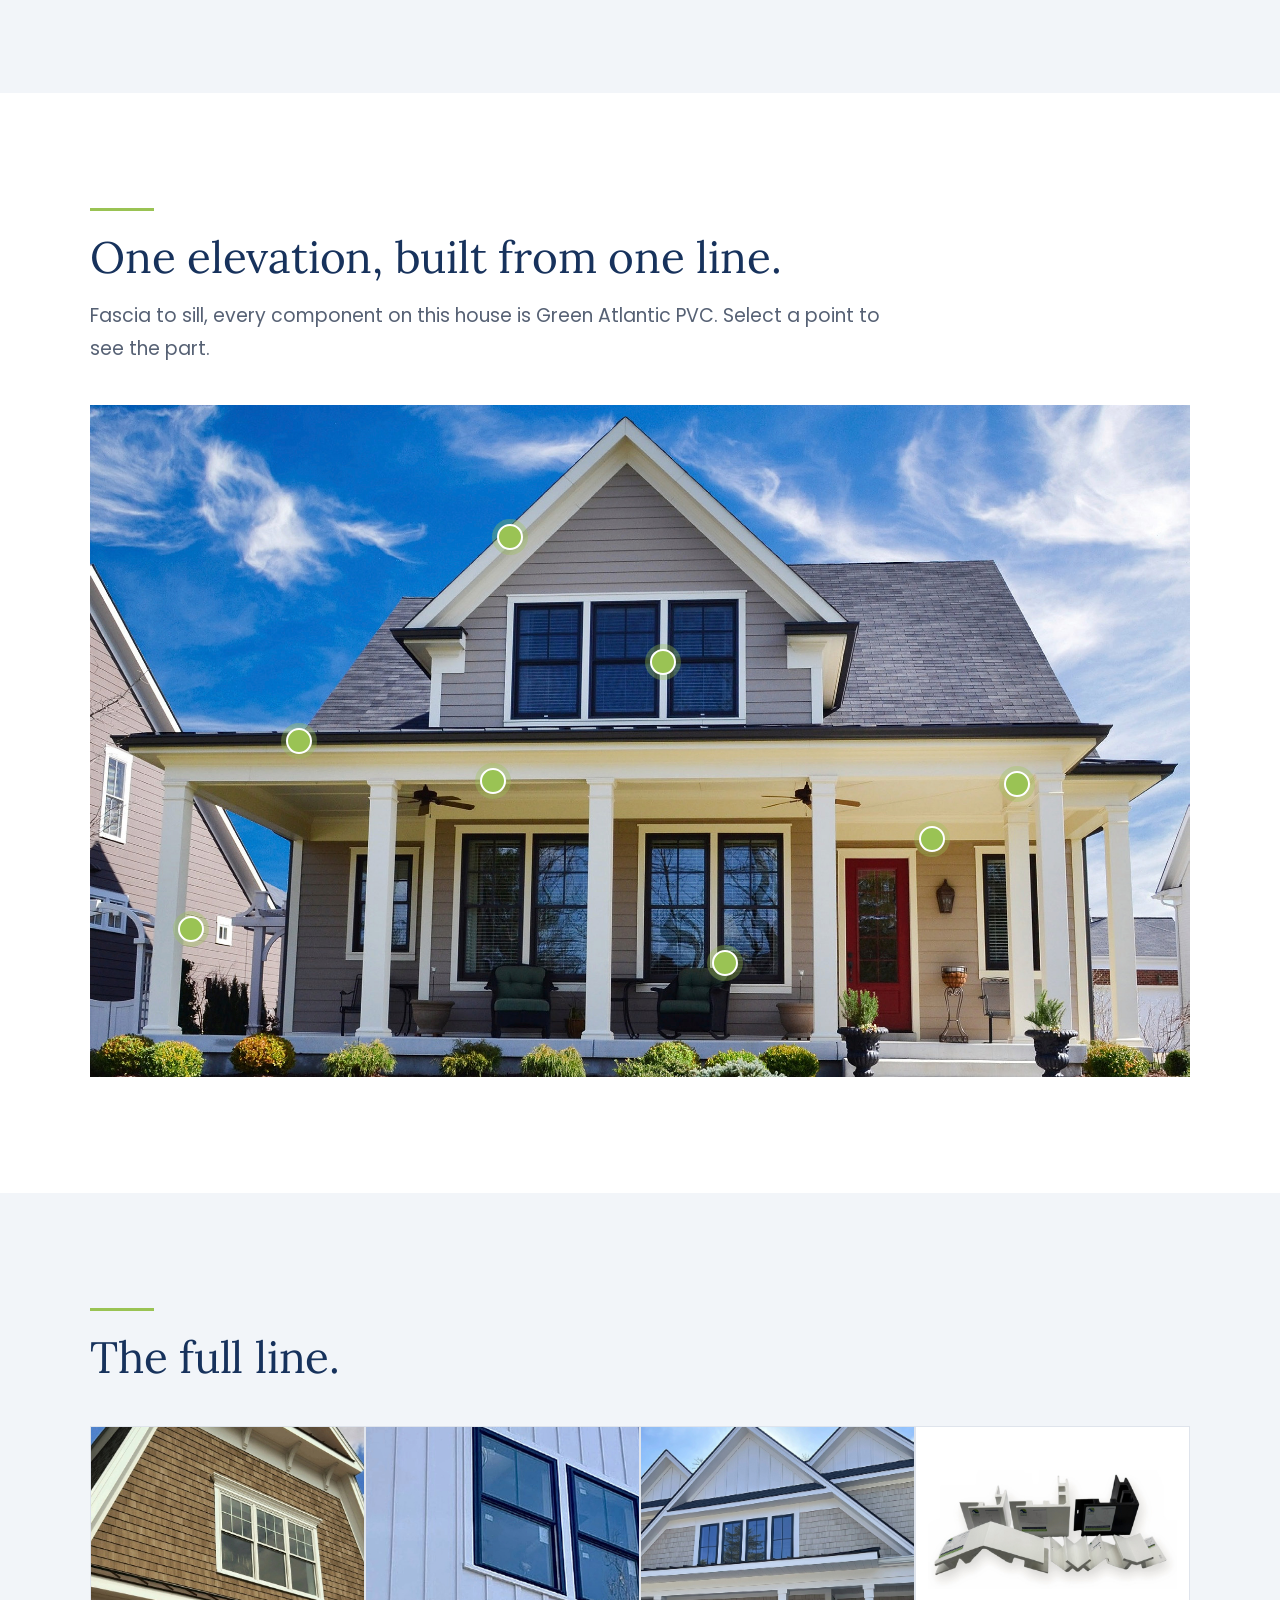
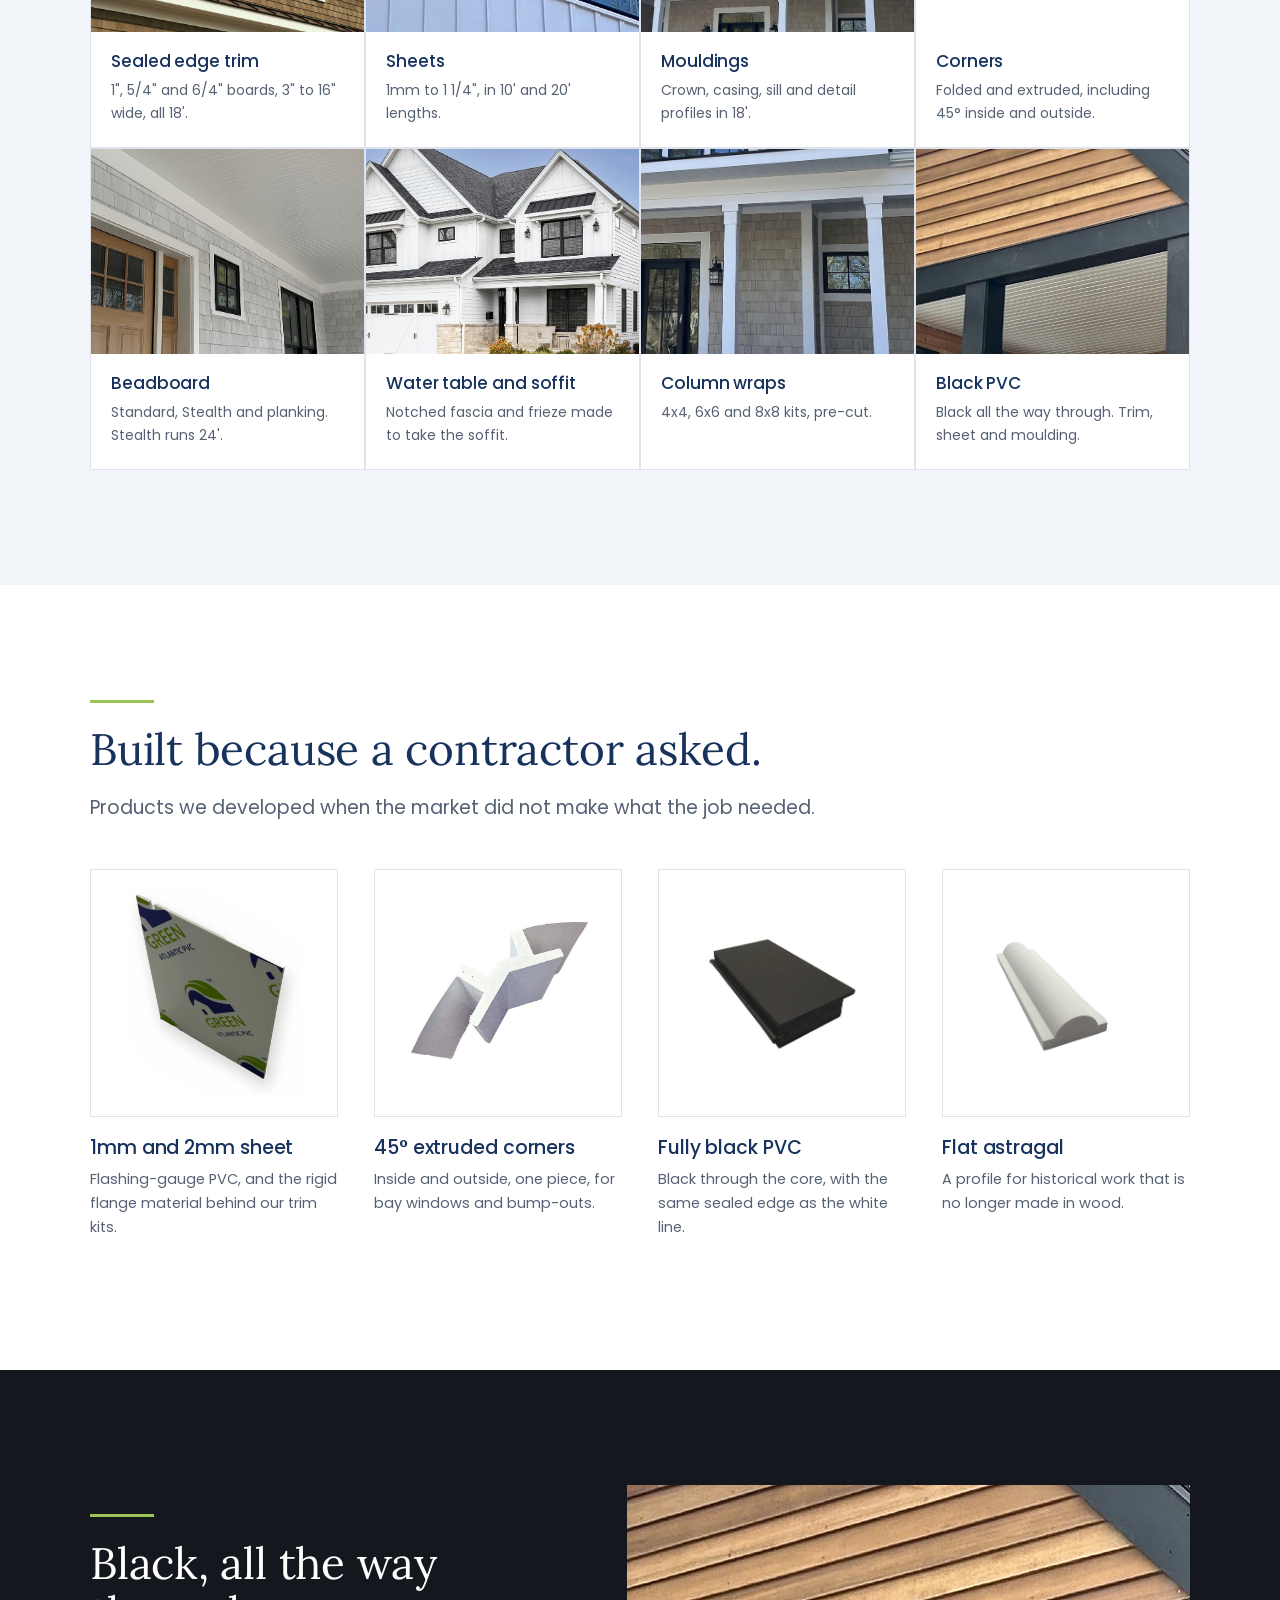
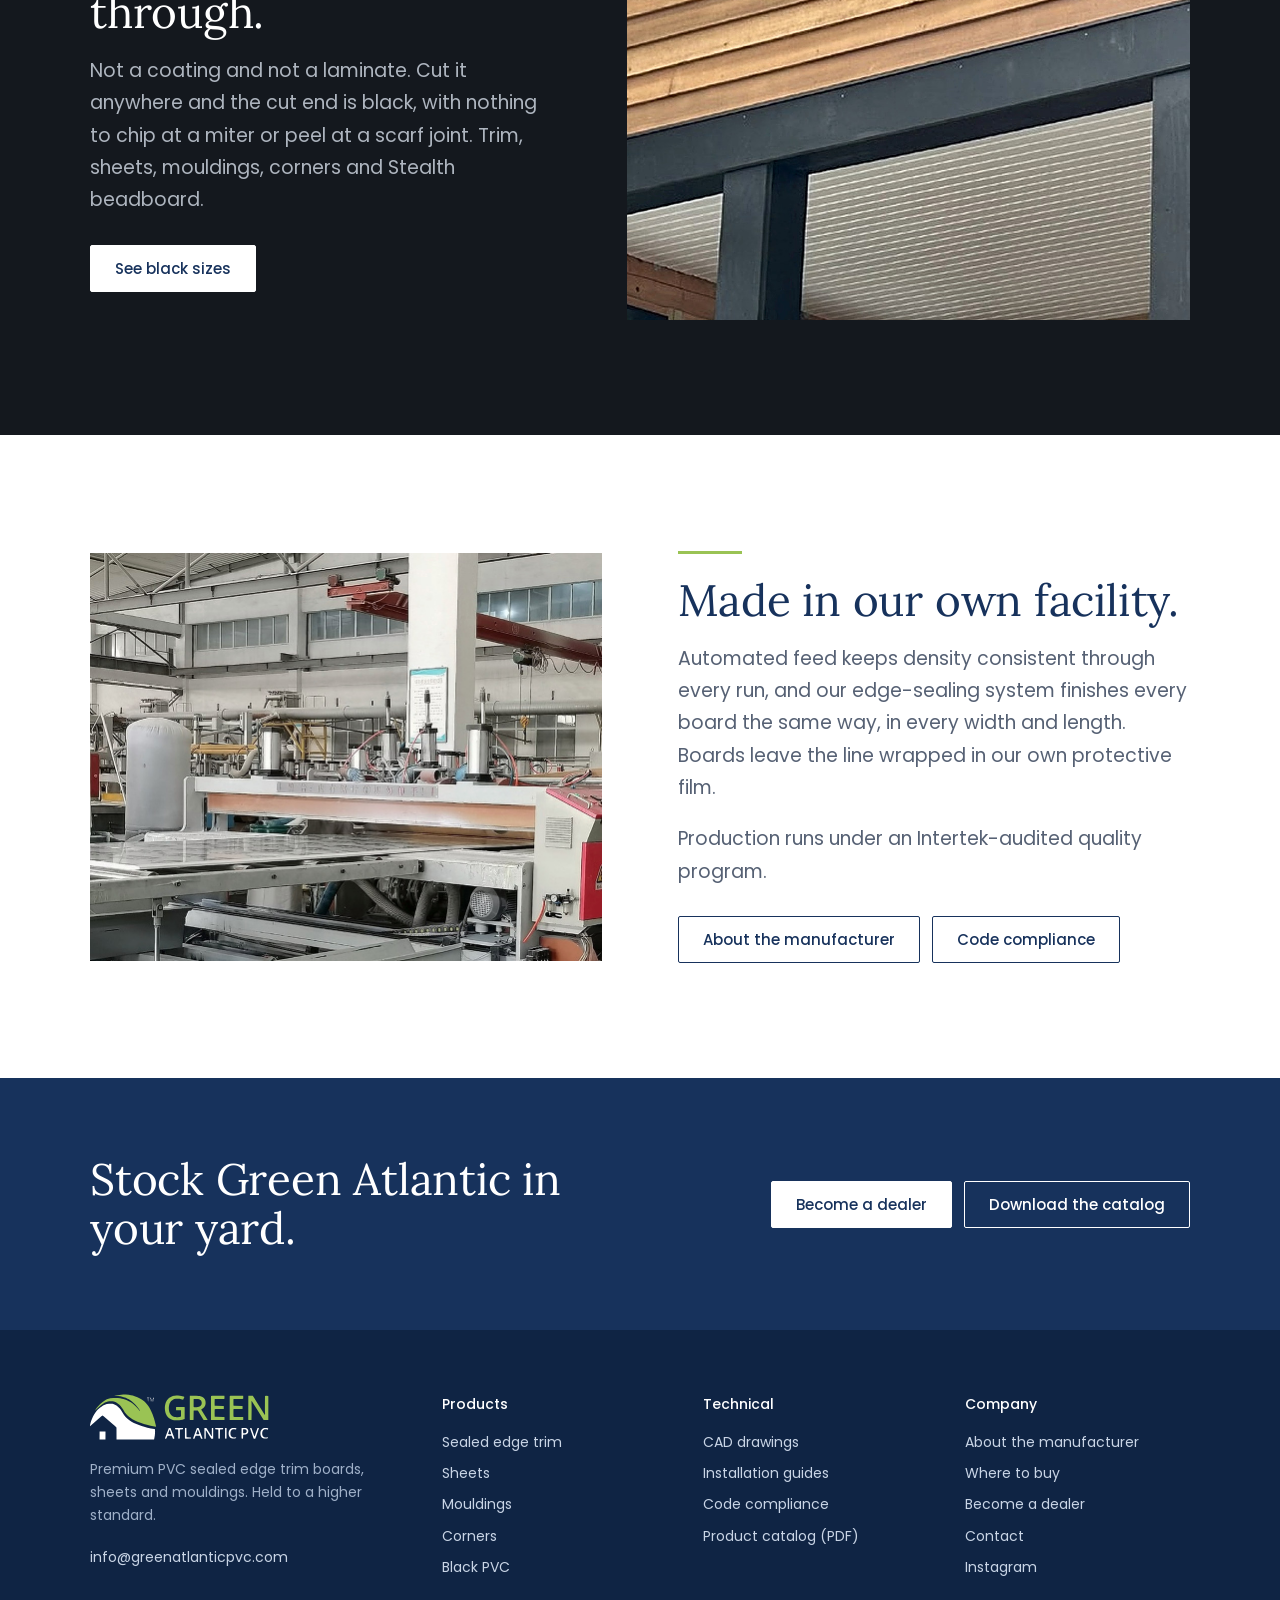
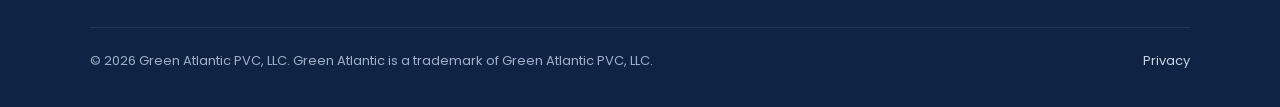
==== commit 1b8e80c2: "Set up site: unpack, copy drawings, make thumbnails" ====
--- a/index.html
+++ b/index.html
@@ -27,8 +27,8 @@
 <img class="bg" src="/img/farmhouse.jpg" alt="White board and batten farmhouse with black windows, trimmed in Green Atlantic PVC" fetchpriority="high">
 <div class="wrap">
 <p class="tag">Held to a higher standard</p>
-<h1>Exterior trim that still looks right in twenty years.</h1>
-<p>Premium PVC sealed edge trim boards, sheets and mouldings, manufactured in our own facility and supplied through dealers across the United States.</p>
+<h1 style="max-width:18ch">Exterior trim, sheets and mouldings, made right.</h1>
+<p>Premium PVC sealed edge trim, manufactured in our own facility and supplied through dealers across the United States.</p>
 <div class="btns"><a class="btn light" href="/products.html">See the product line</a><a class="btn light" style="background:transparent;color:#fff" href="/dealers.html">Find a dealer</a></div>
 </div>
 </section>
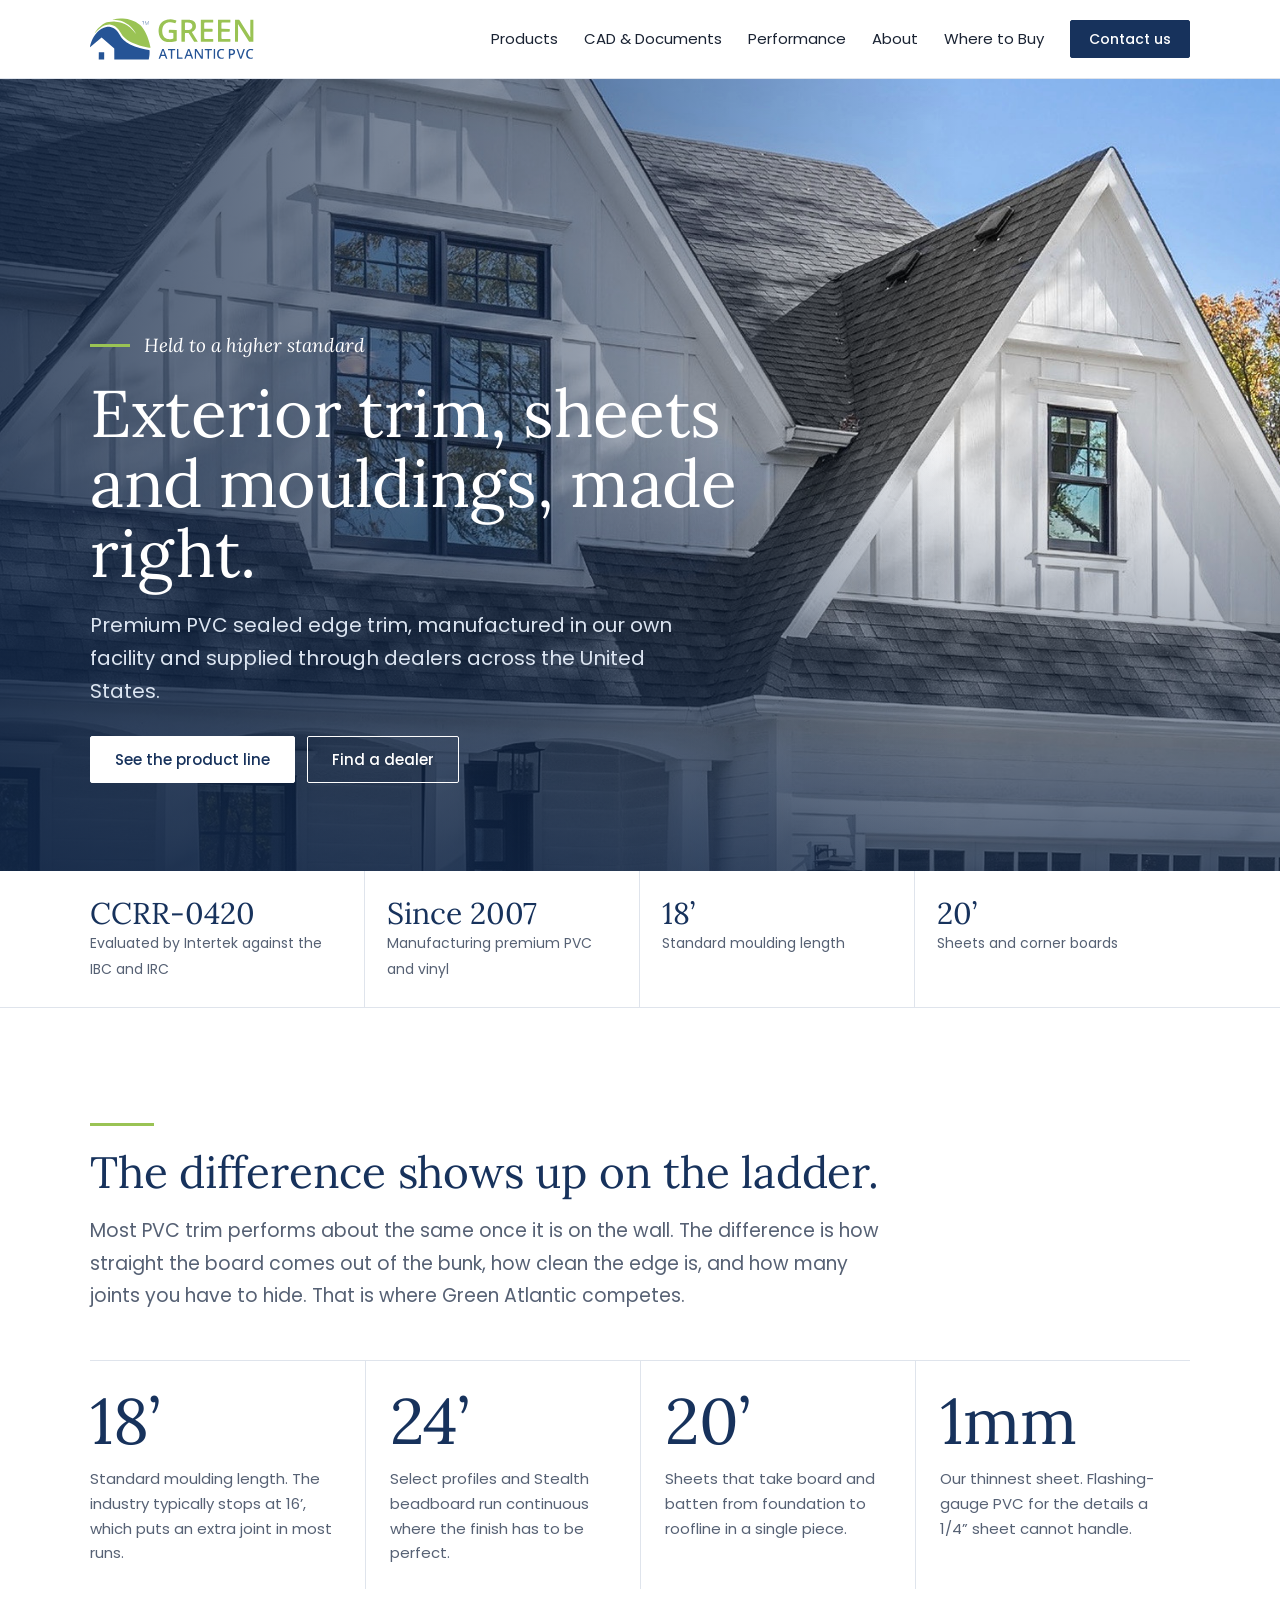
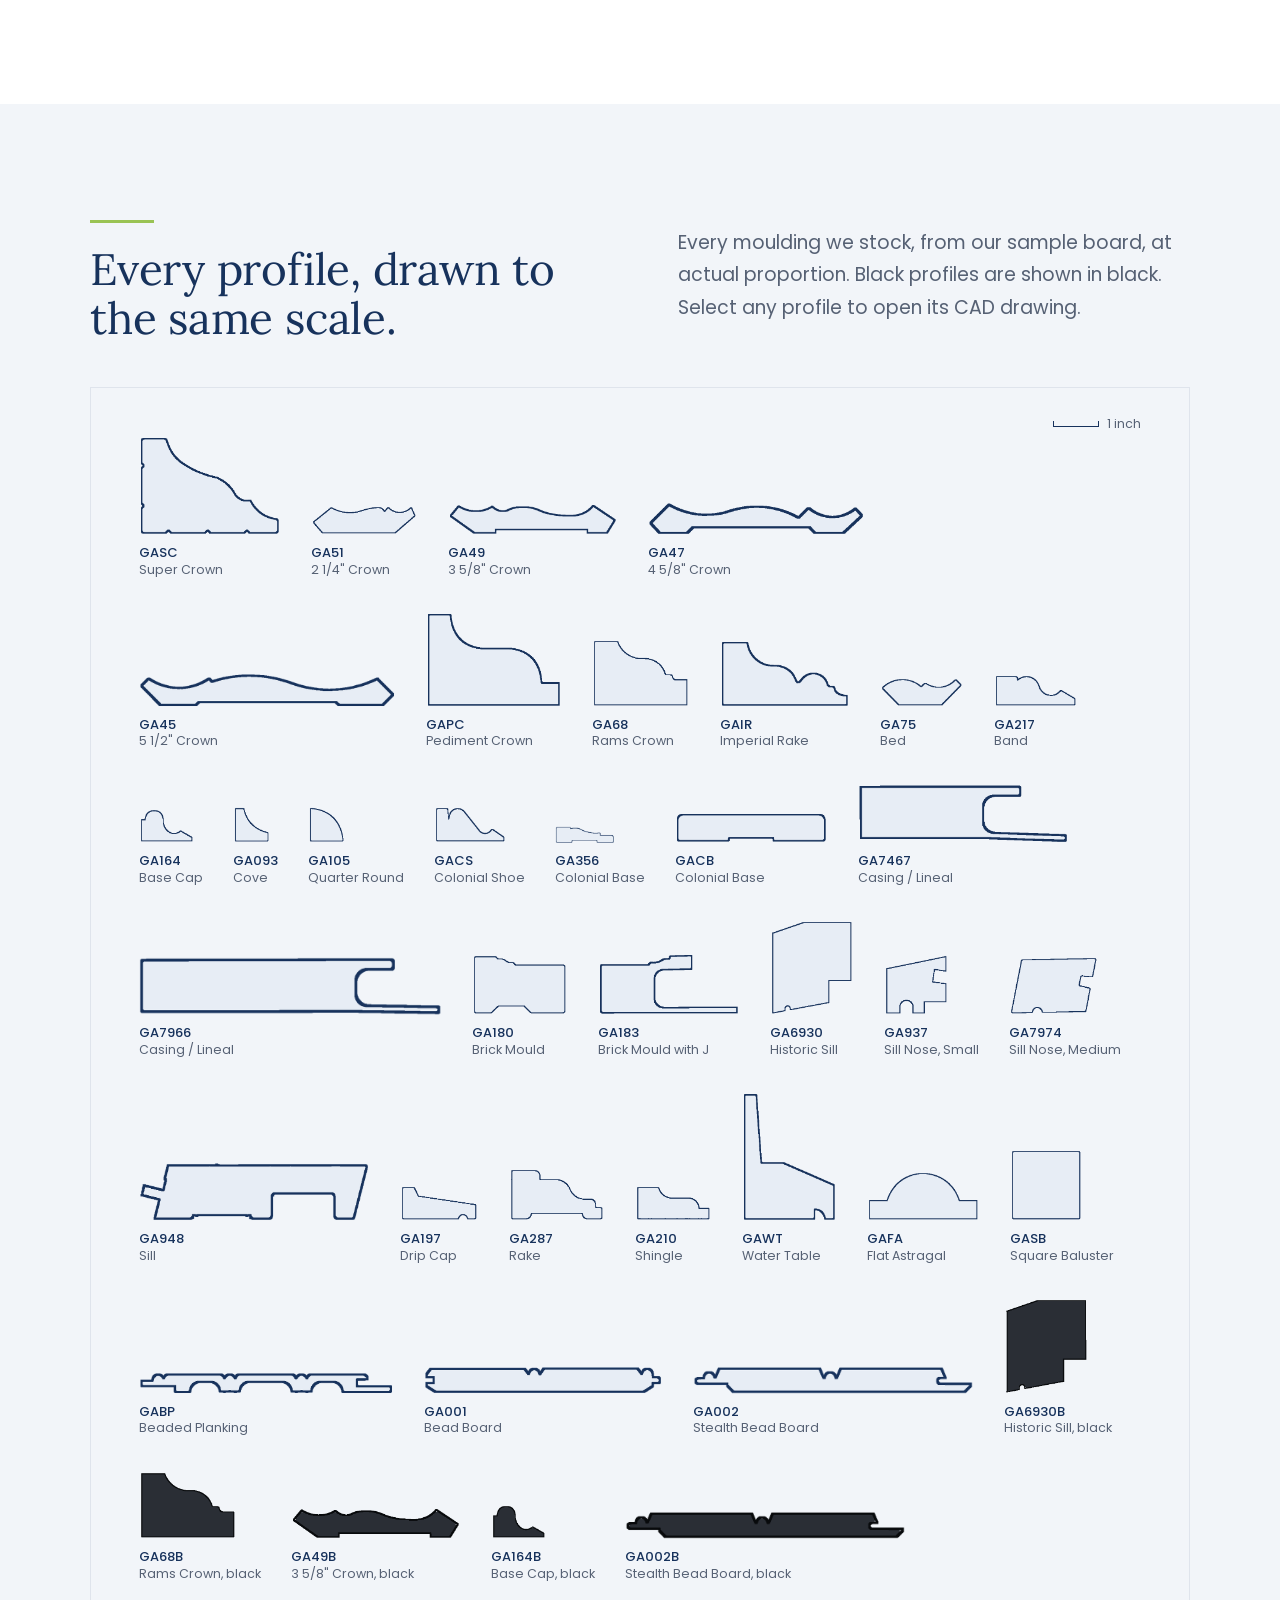
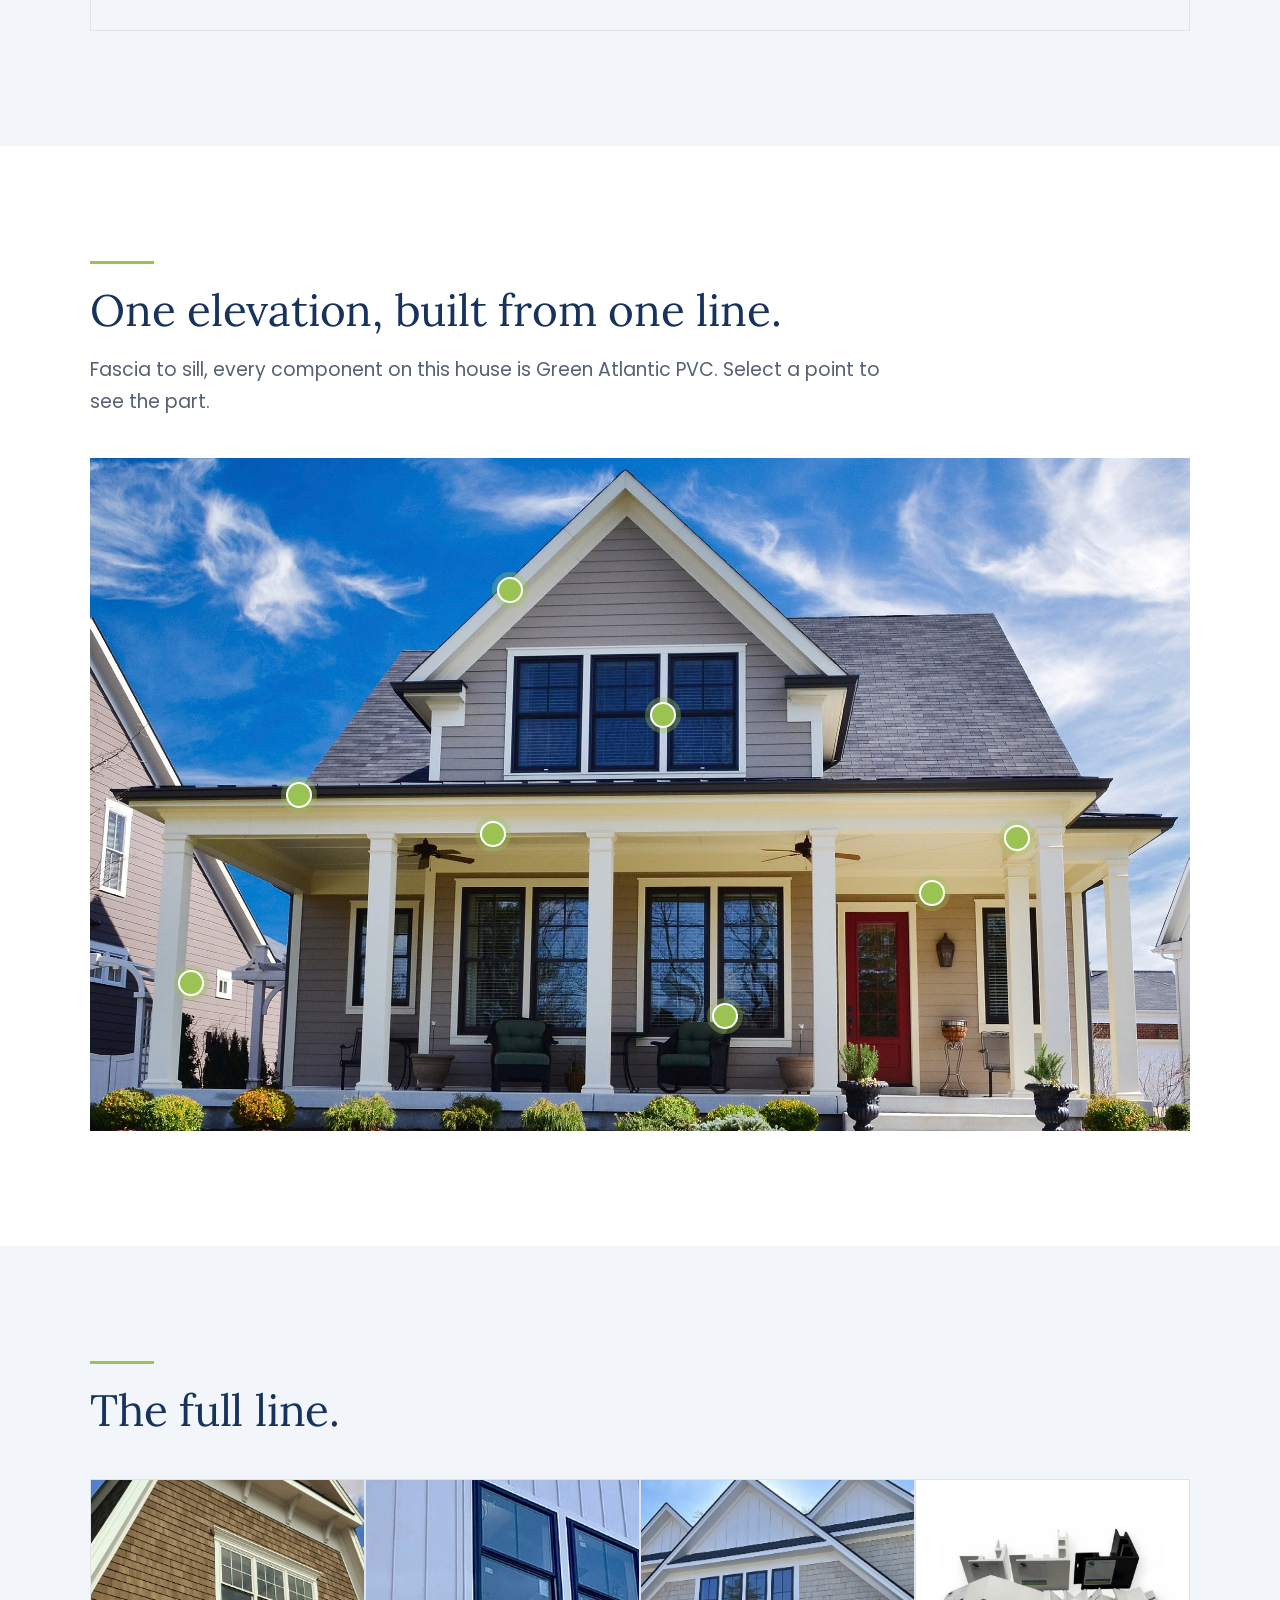
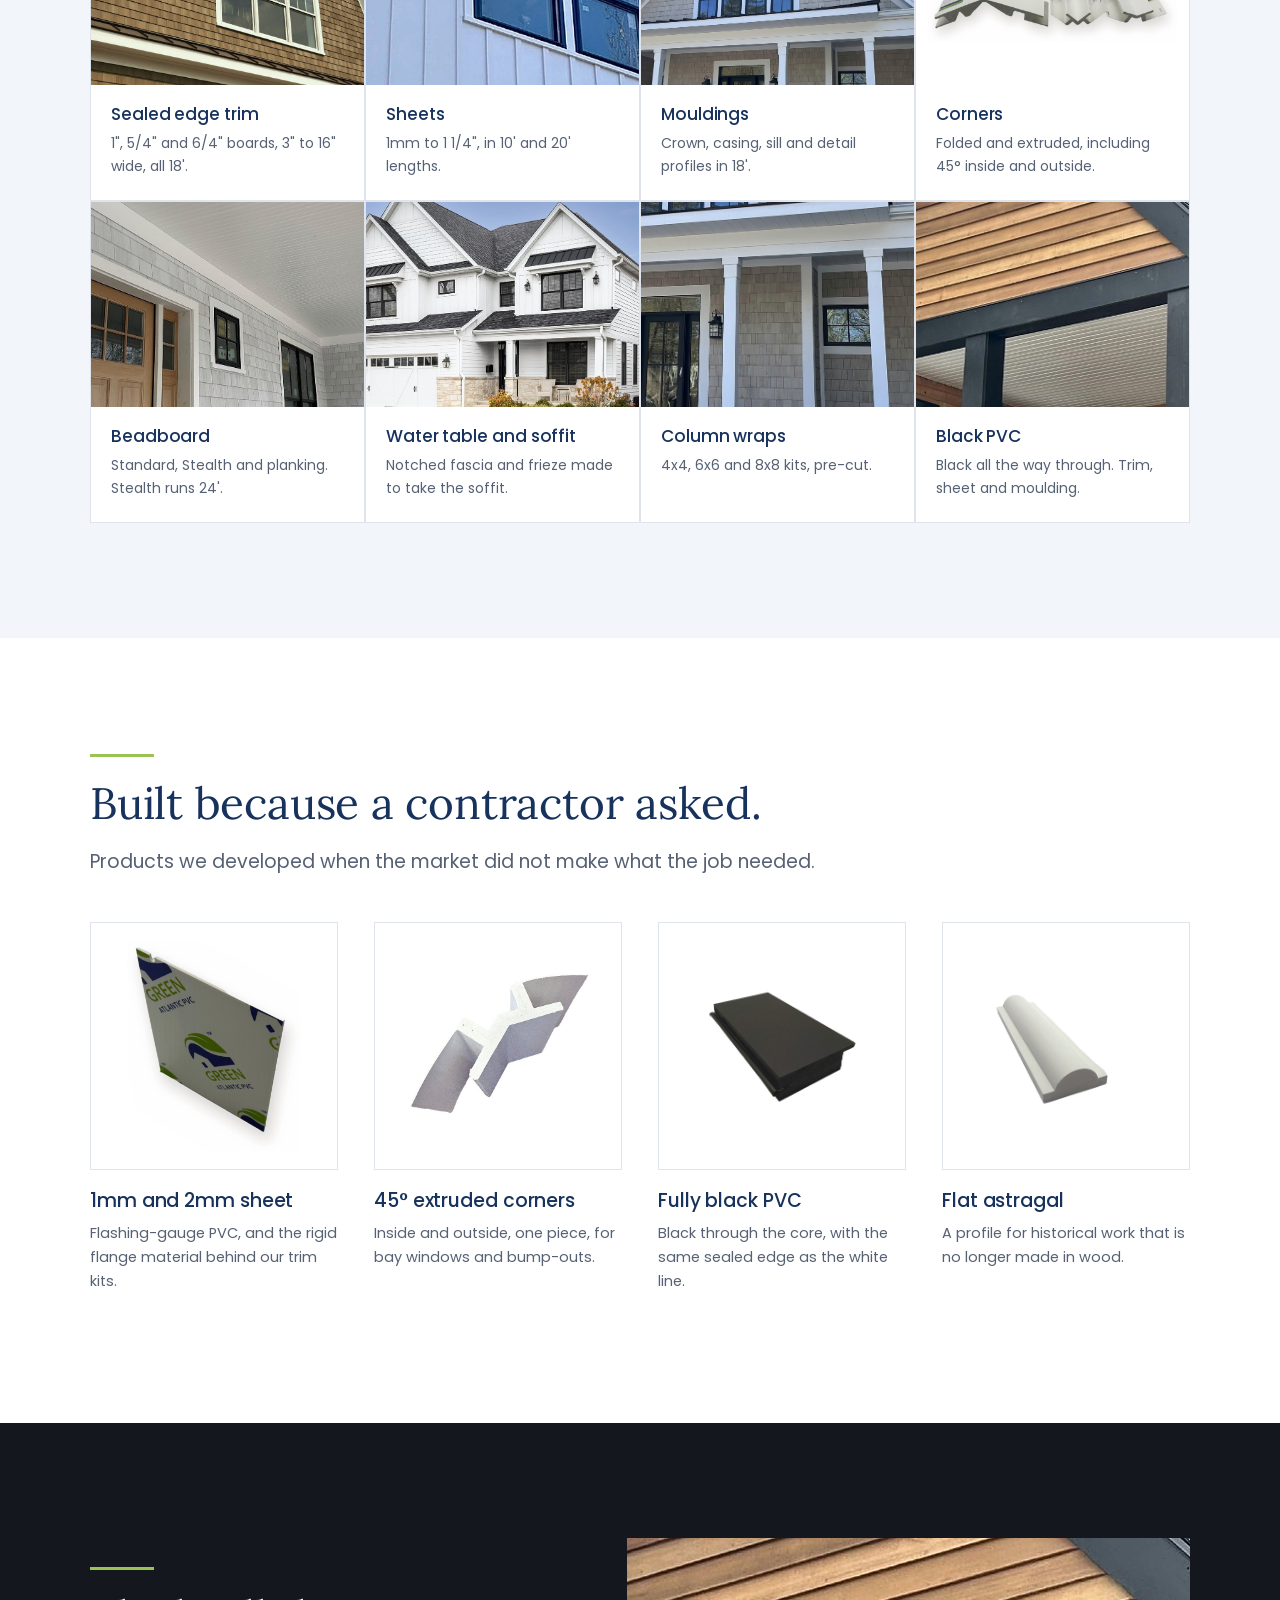
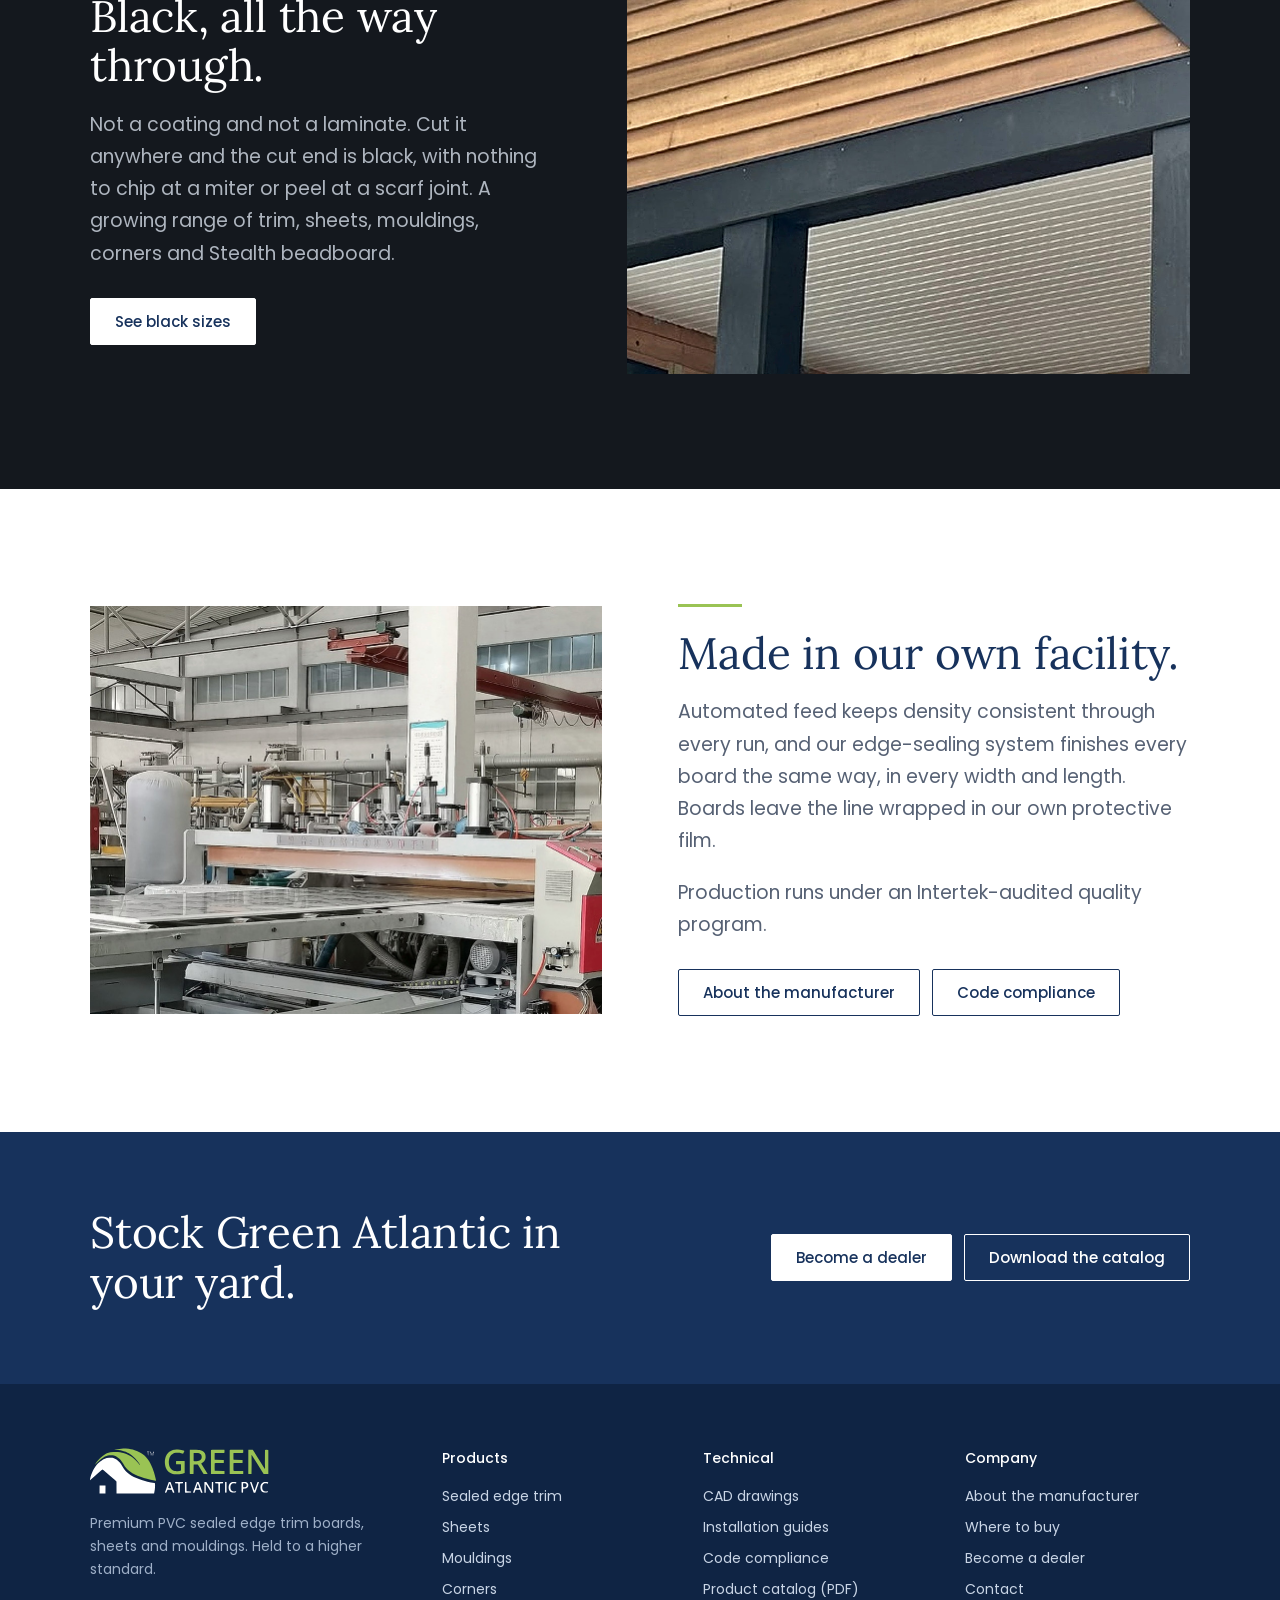
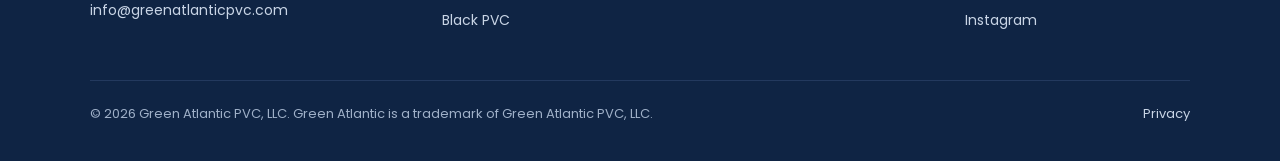
==== commit 1b4b0bed: "Set up site: unpack, copy drawings, make thumbnails" ====
--- a/index.html
+++ b/index.html
@@ -87,7 +87,7 @@
 
 <section class="sec black-band"><div class="wrap split wide-img">
 <div><span class="rule"></span><h2>Black, all the way through.</h2>
-<p class="lede" style="margin-top:18px">Not a coating and not a laminate. Cut it anywhere and the cut end is black, with nothing to chip at a miter or peel at a scarf joint. Trim, sheets, mouldings, corners and Stealth beadboard.</p>
+<p class="lede" style="margin-top:18px">Not a coating and not a laminate. Cut it anywhere and the cut end is black, with nothing to chip at a miter or peel at a scarf joint. A growing range of trim, sheets, mouldings, corners and Stealth beadboard.</p>
 <div class="btns"><a class="btn light" href="/products.html#black">See black sizes</a></div></div>
 <img src="/img/black-pavilion.jpg" alt="Pavilion framed in black PVC trim" loading="lazy">
 </div></section>
--- a/styles.css
+++ b/styles.css
@@ -165,7 +165,8 @@
 tbody tr:nth-child(odd) td{background:#F7F9FB}
 td.num{white-space:nowrap}
 td b{font-weight:500;color:var(--navy)}
-td img.prof{max-height:44px;width:auto}
+td.pcell{text-align:center;padding-top:14px;padding-bottom:14px}
+td img.prof{display:inline-block;max-width:none;height:auto}
 .tables{display:grid;grid-template-columns:1fr 1fr;gap:32px}
 @media (max-width:860px){.tables{grid-template-columns:1fr}}
 .cols3{display:grid;grid-template-columns:repeat(3,1fr);gap:28px;margin-top:36px}
@@ -238,3 +239,14 @@
 @media (max-width:860px){.ftr .cols{grid-template-columns:1fr 1fr}}
 .skip{position:absolute;left:-999px;top:8px;background:#fff;padding:10px 14px;z-index:99}
 .skip:focus{left:8px}
+
+/* dealer listing */
+.dealer{margin-top:28px;border:1px solid var(--line);border-top:3px solid var(--leaf);background:#fff;display:grid;grid-template-columns:1.1fr 2fr;gap:clamp(20px,3vw,44px);padding:clamp(22px,3vw,36px)}
+.dealer h3{font-family:var(--serif);font-size:clamp(26px,2.6vw,34px);font-weight:400;color:var(--navy);margin:0 0 10px}
+.dealer-name p{color:var(--slate);margin:0}
+.dealer-locs{display:grid;grid-template-columns:repeat(3,1fr);gap:20px}
+.dealer-locs h4{font-size:13px;letter-spacing:.06em;text-transform:uppercase;color:var(--blue);margin:0 0 8px;font-weight:500}
+.dealer-locs p{margin:0 0 8px;line-height:1.55}
+.dealer-locs a{color:var(--blue)}
+@media (max-width:860px){.dealer{grid-template-columns:1fr}.dealer-locs{grid-template-columns:1fr 1fr}}
+@media (max-width:520px){.dealer-locs{grid-template-columns:1fr}}
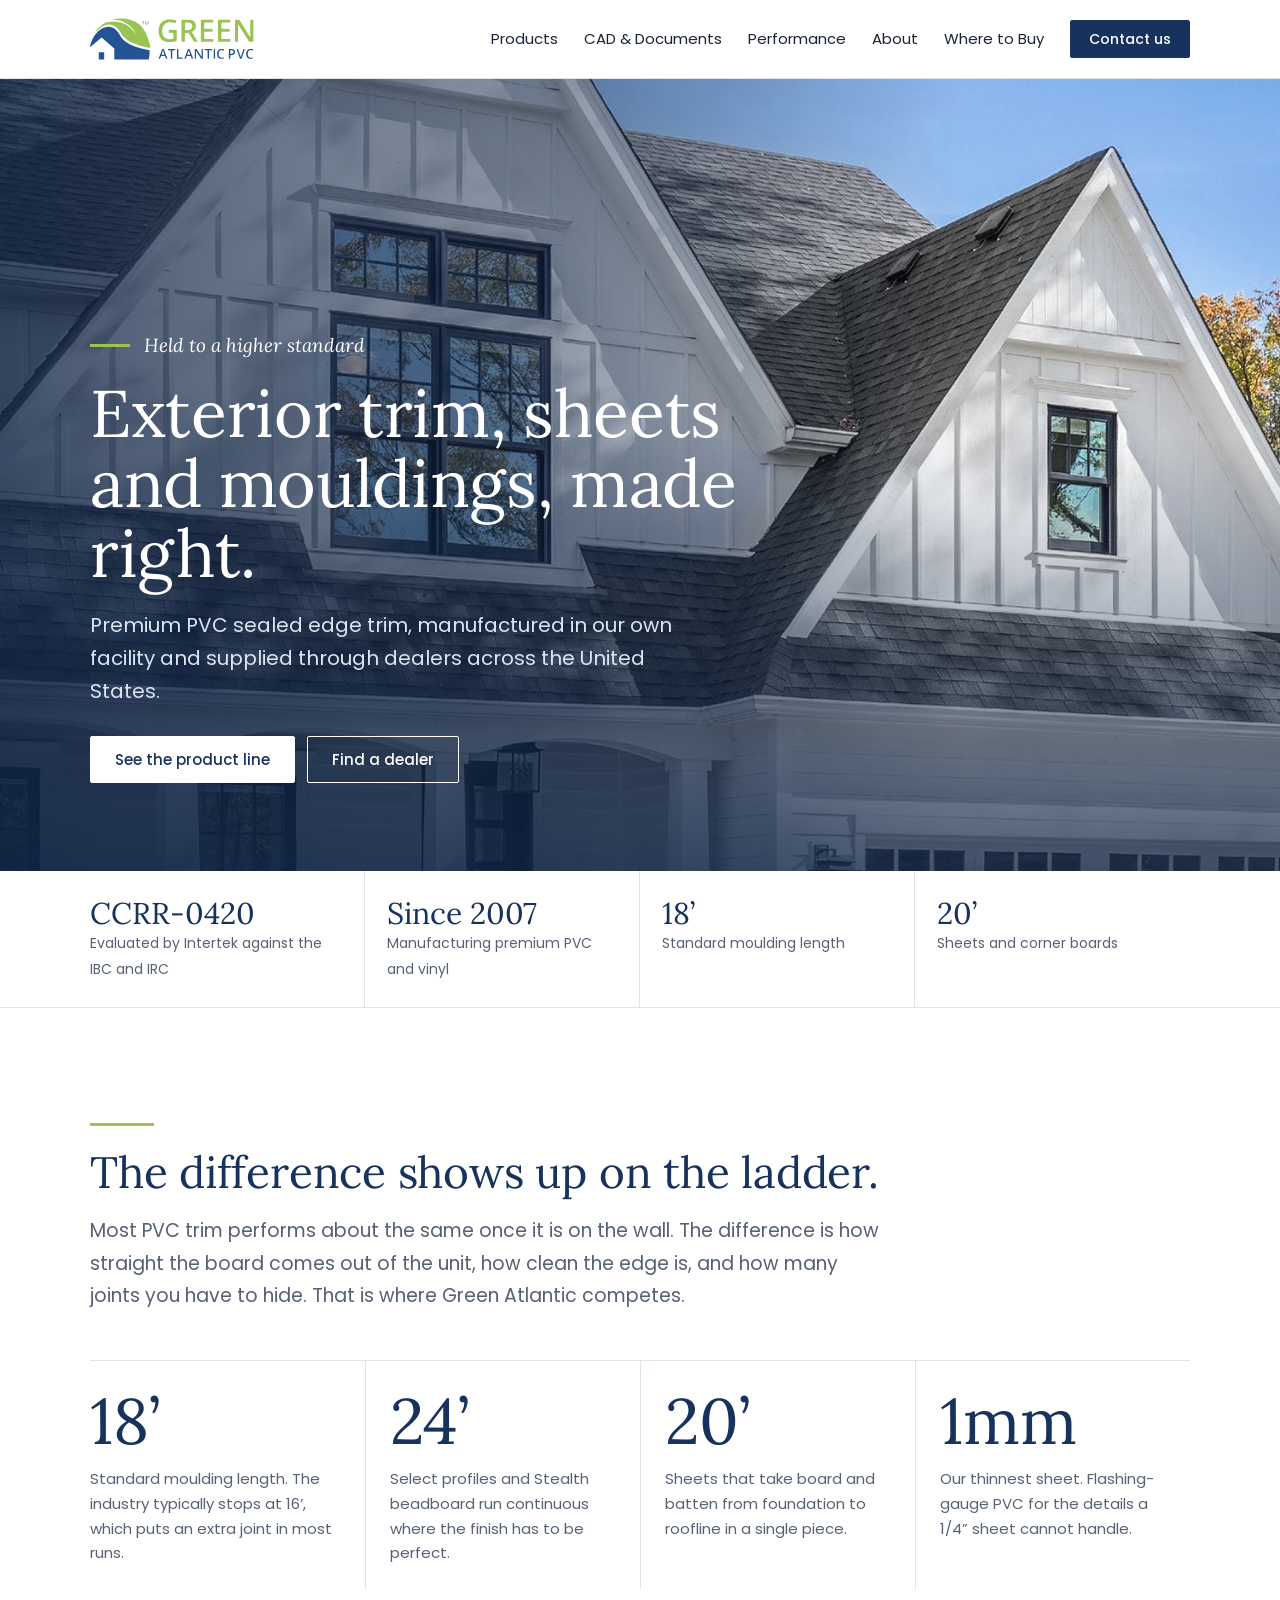
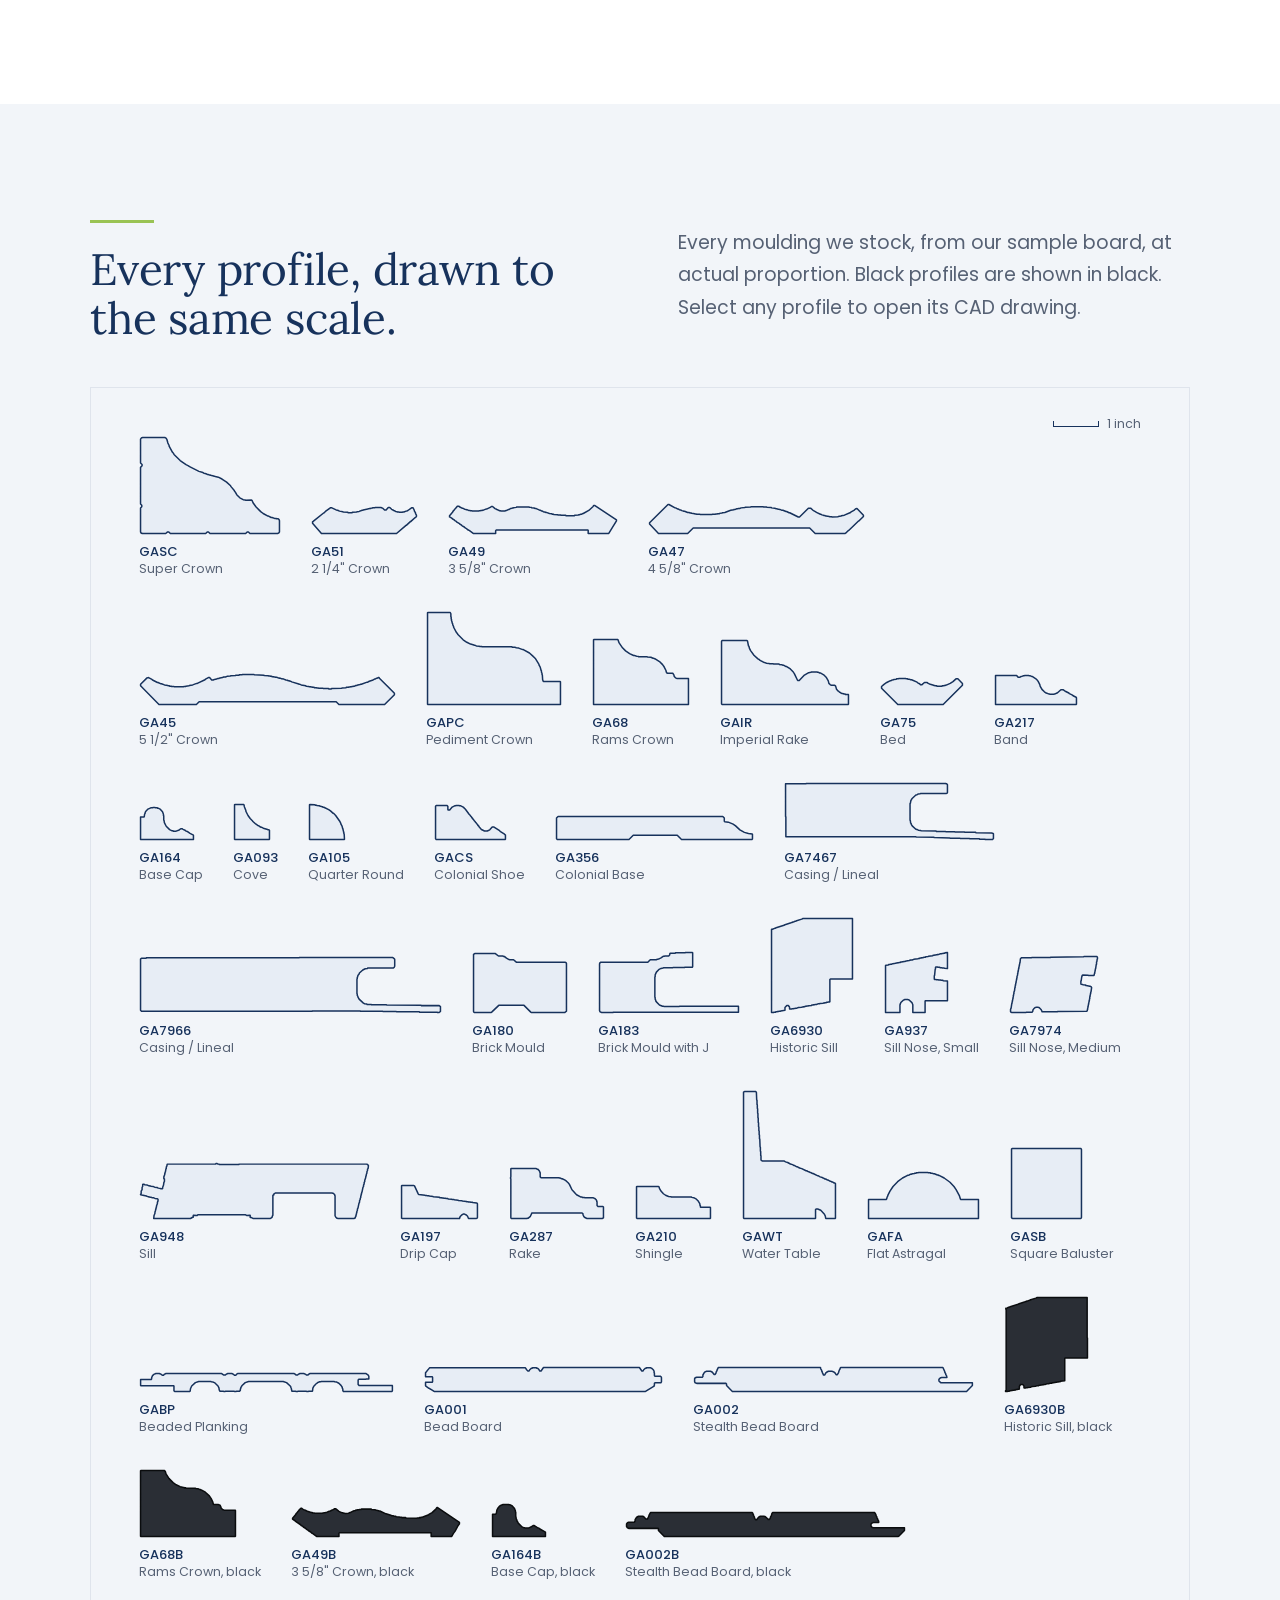
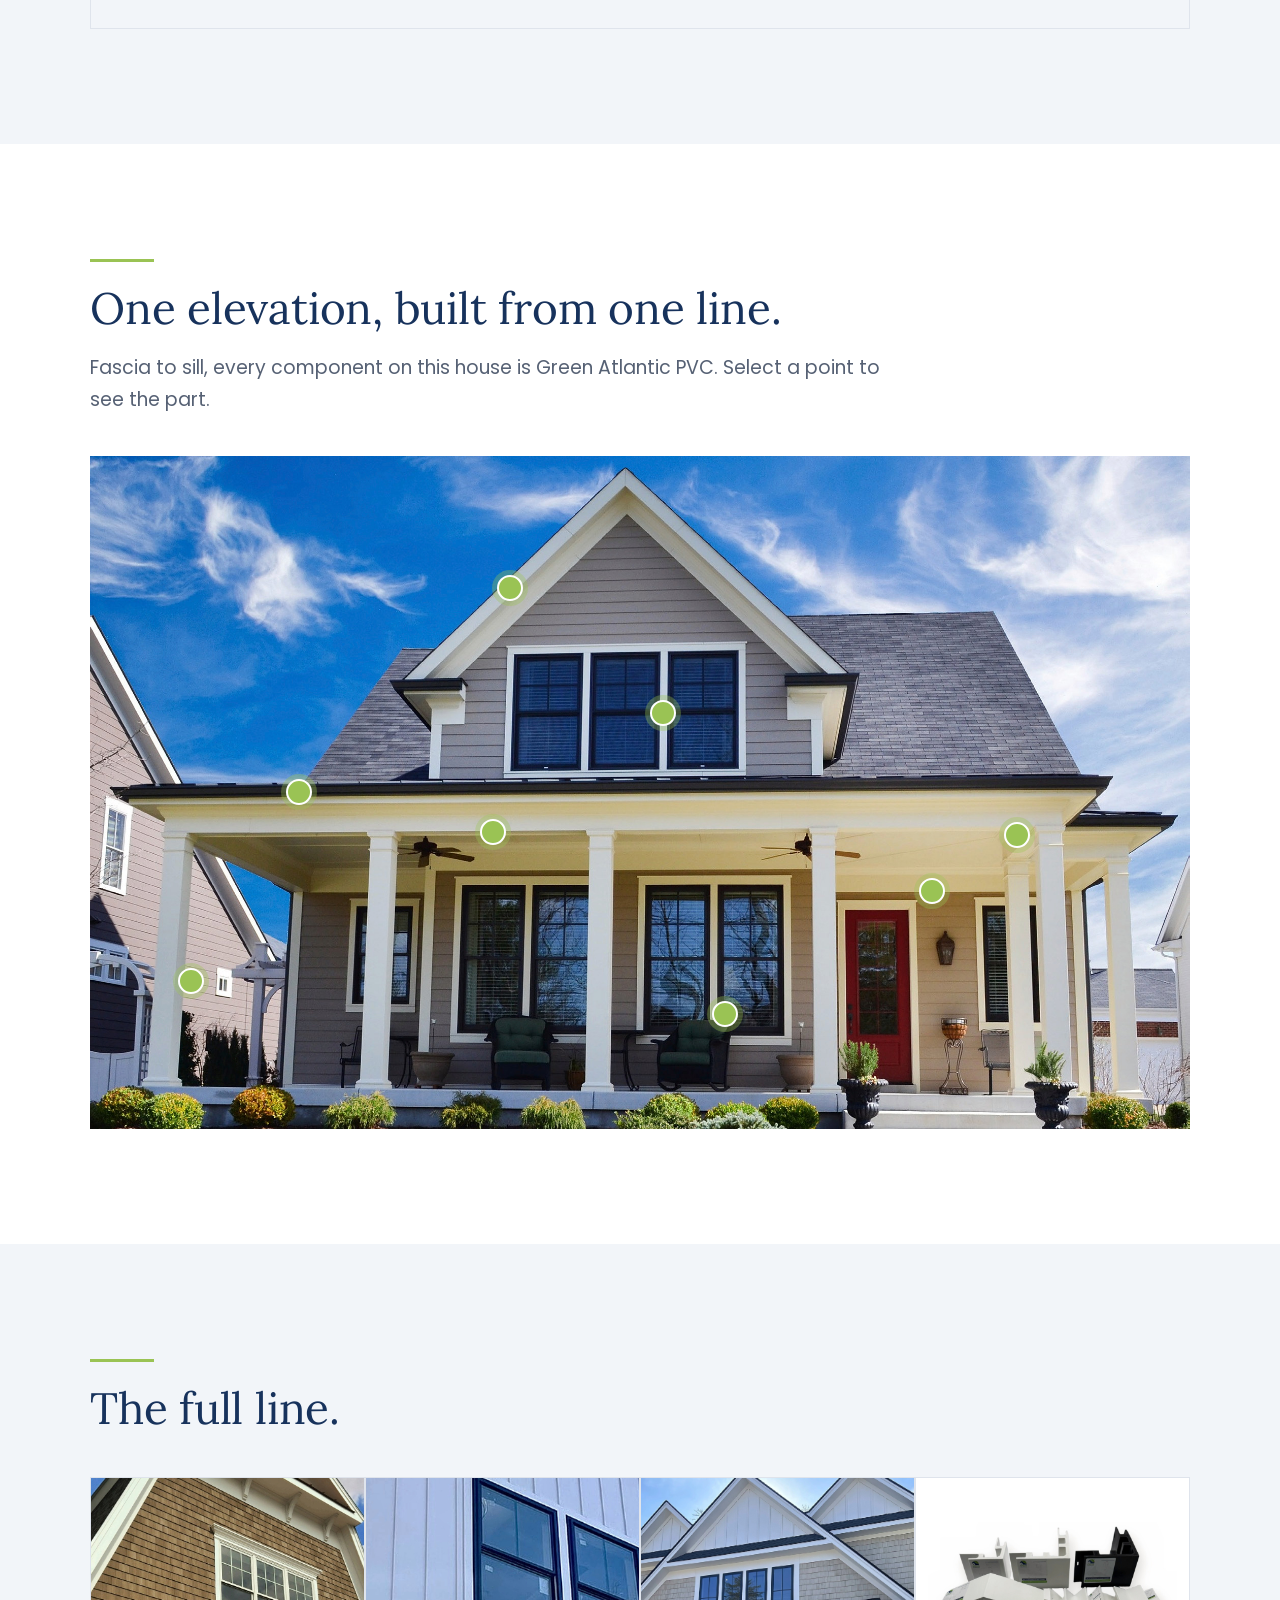
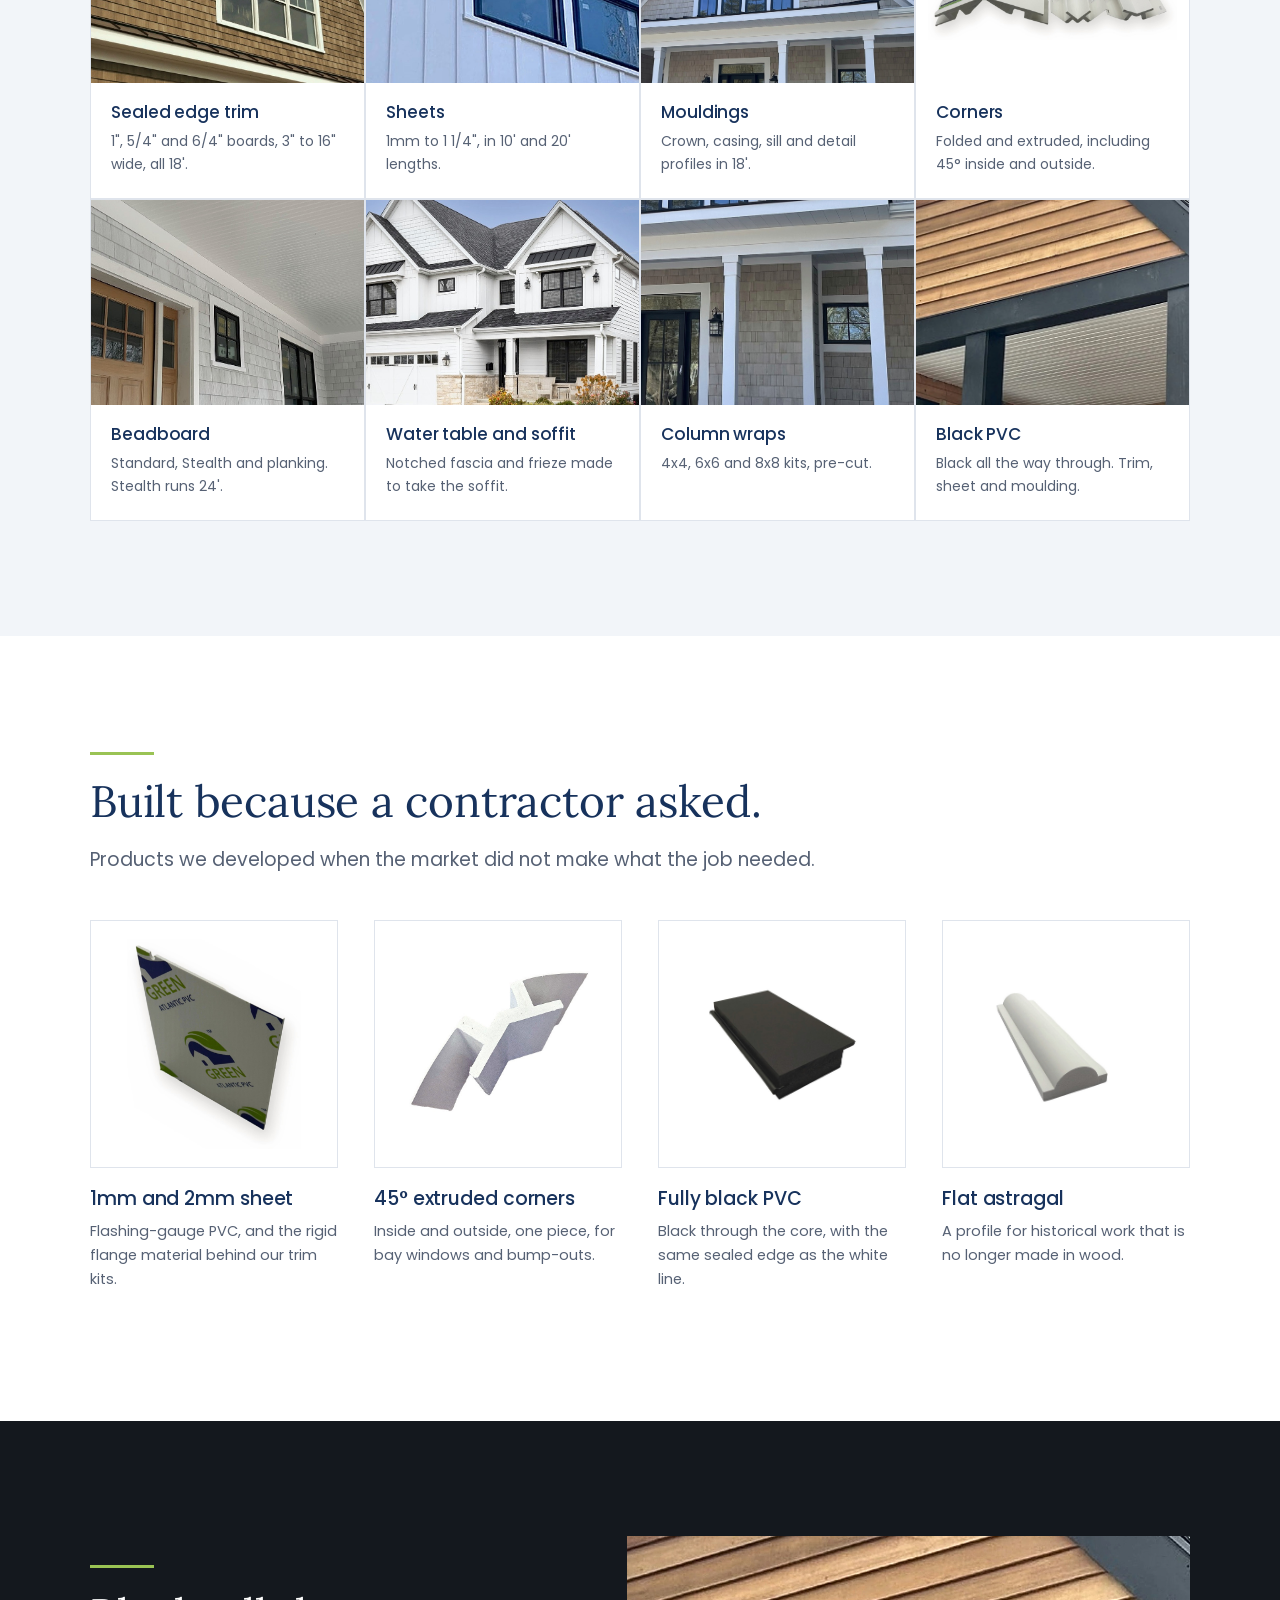
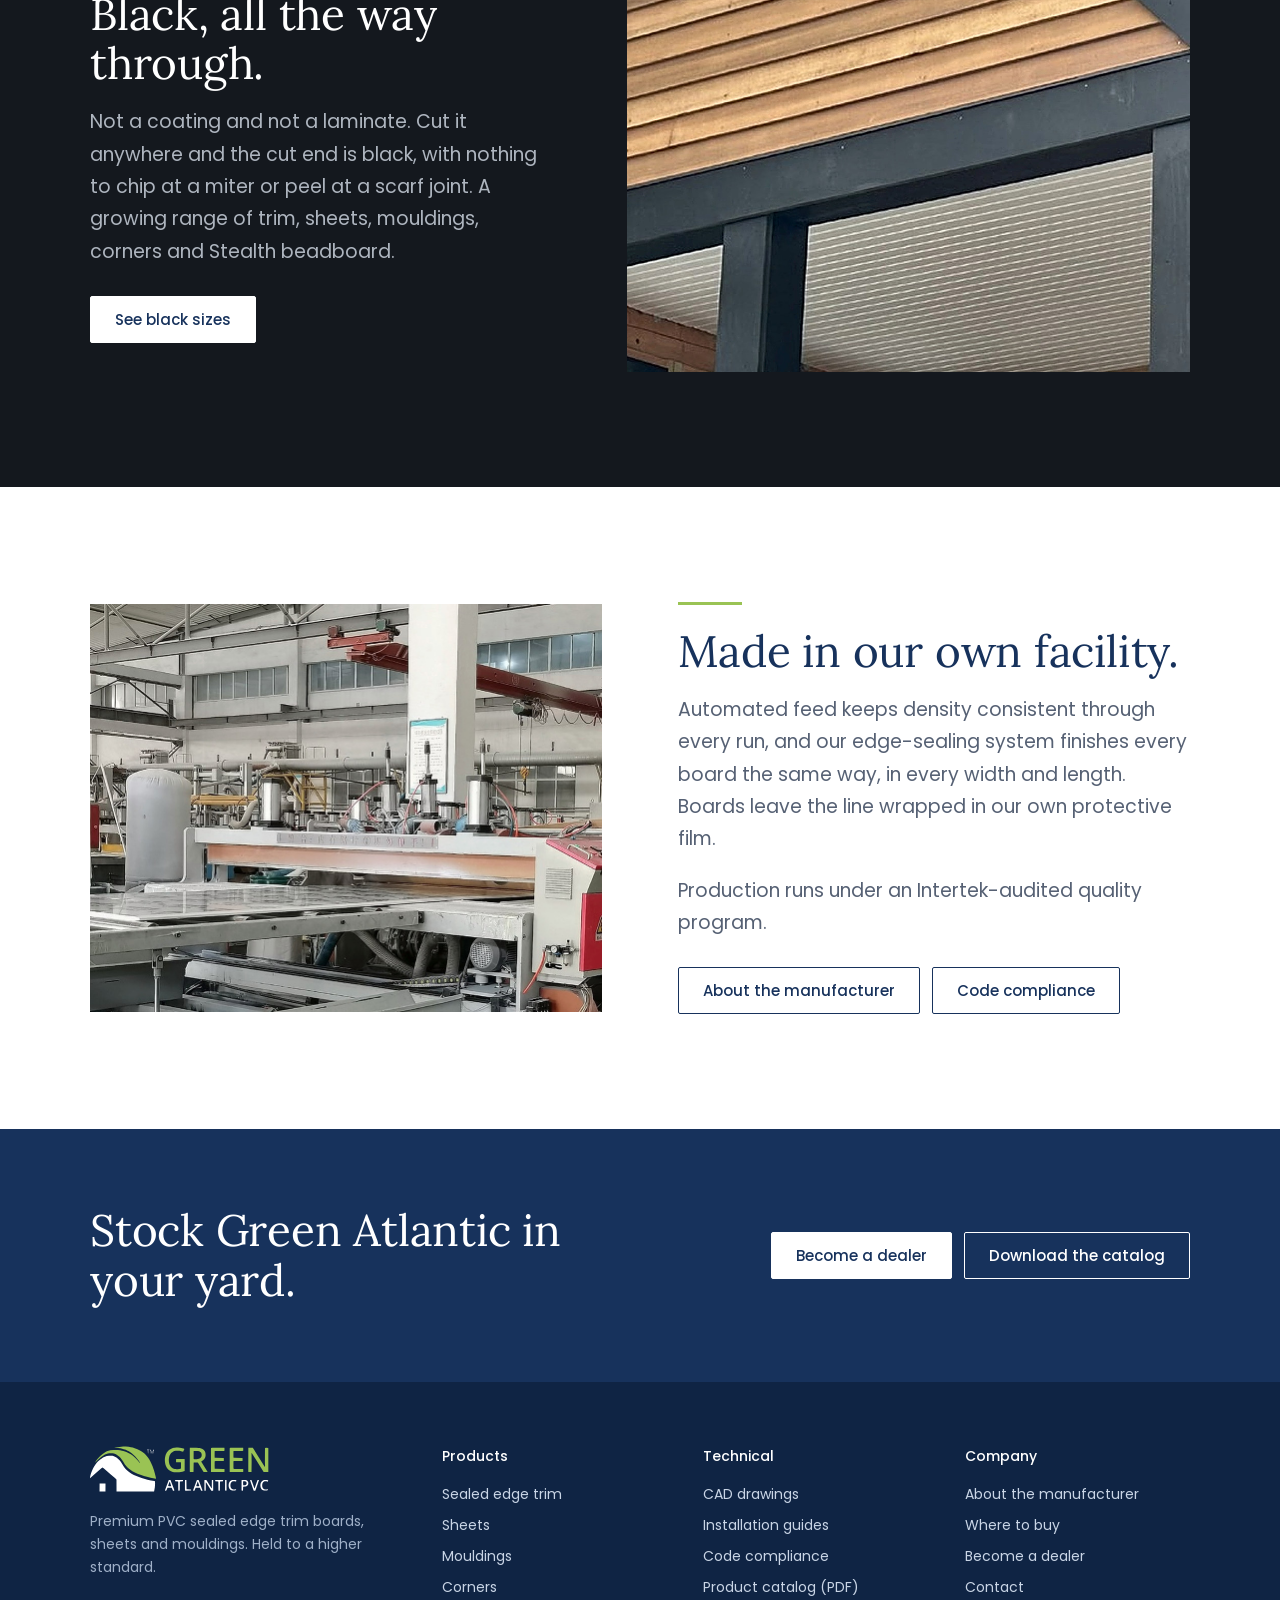
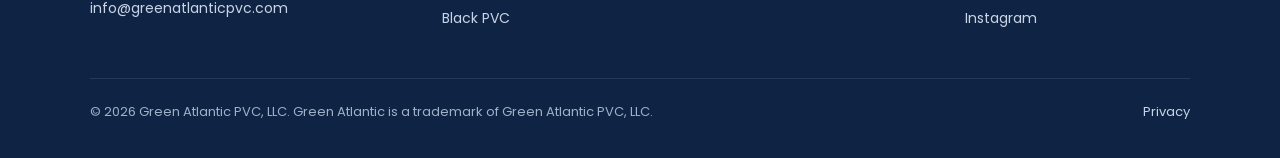
==== commit bb283c75: "Set up site: unpack, copy drawings, make thumbnails" ====
--- a/index.html
+++ b/index.html
@@ -42,7 +42,7 @@
 <section class="sec"><div class="wrap">
 <span class="rule"></span>
 <h2>The difference shows up on the ladder.</h2>
-<p class="lede" style="margin-top:18px">Most PVC trim performs about the same once it is on the wall. The difference is how straight the board comes out of the bunk, how clean the edge is, and how many joints you have to hide. That is where Green Atlantic competes.</p>
+<p class="lede" style="margin-top:18px">Most PVC trim performs about the same once it is on the wall. The difference is how straight the board comes out of the unit, how clean the edge is, and how many joints you have to hide. That is where Green Atlantic competes.</p>
 <div class="lengths">
 <div><b>18&rsquo;</b><p>Standard moulding length. The industry typically stops at 16&rsquo;, which puts an extra joint in most runs.</p></div>
 <div><b>24&rsquo;</b><p>Select profiles and Stealth beadboard run continuous where the finish has to be perfect.</p></div>
